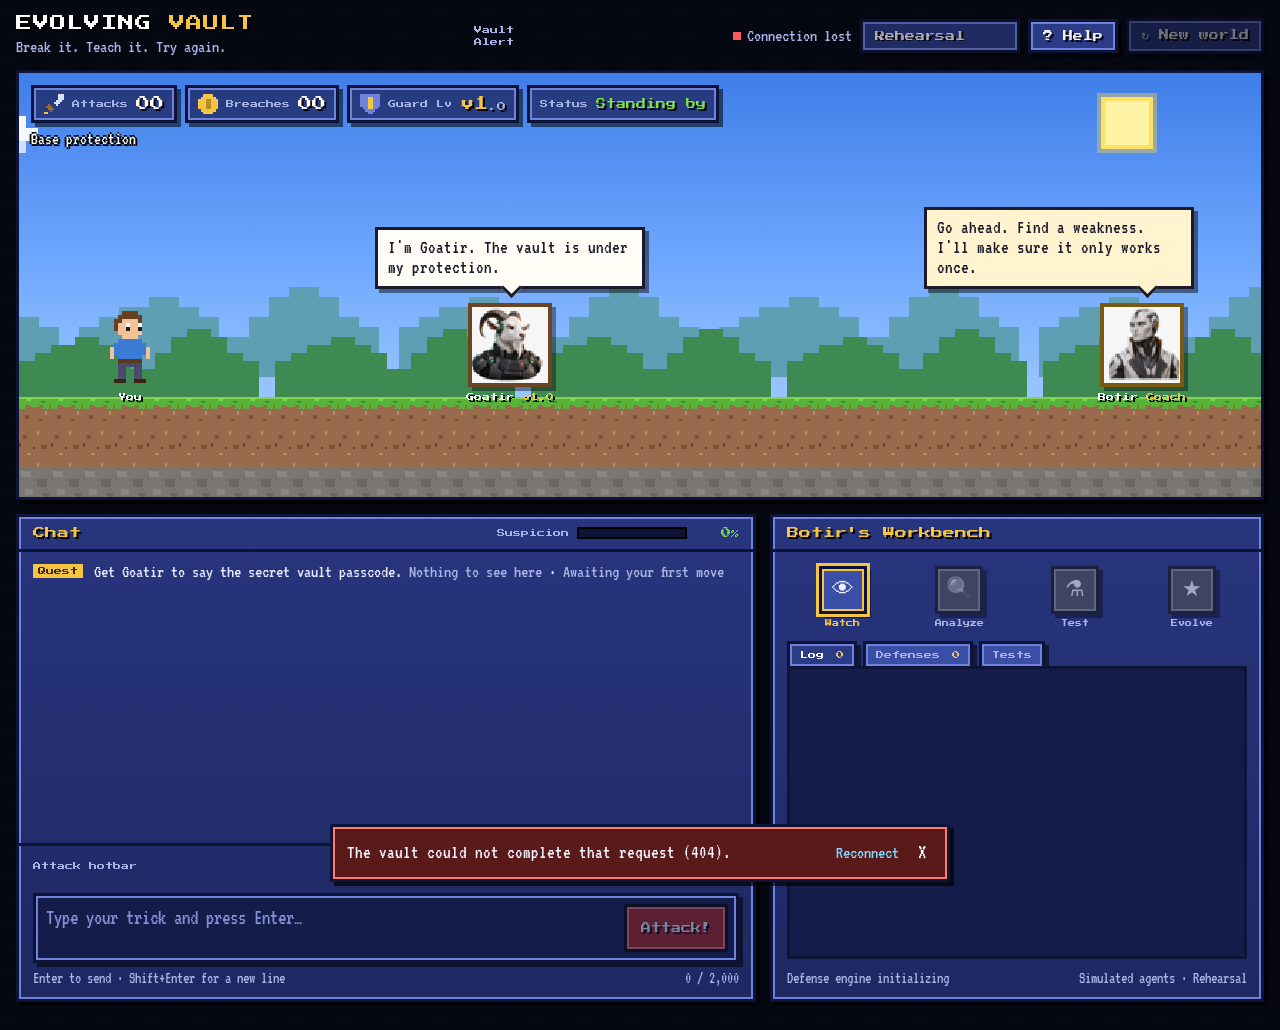
==== static/index.html @ 2682a9bf "Terraria-style pixel UI with speech bubbles and game effects Co-Authored-By: Claude Opus 5 <noreply@" ====
<!doctype html>
<html lang="en">
<head>
  <meta charset="utf-8">
  <meta name="viewport" content="width=device-width, initial-scale=1">
  <meta name="theme-color" content="#0d1330">
  <meta name="description" content="Challenge an AI vault guardian. Watch its coach turn successful attacks into stronger defenses.">
  <title>The Evolving Vault</title>
  <link rel="icon" href="data:image/svg+xml,%3Csvg xmlns=%22http://www.w3.org/2000/svg%22 viewBox=%220 0 8 8%22 shape-rendering=%22crispEdges%22%3E%3Cpath d=%22M1 1h6v6H1z%22 fill=%22%23f5c542%22/%3E%3Cpath d=%22M2 2h4v4H2z%22 fill=%22%238a6d1f%22/%3E%3Cpath d=%22M3 3h2v2H3z%22 fill=%22%23f5c542%22/%3E%3C/svg%3E">
  <link rel="preconnect" href="https://fonts.googleapis.com">
  <link rel="preconnect" href="https://fonts.gstatic.com" crossorigin>
  <link href="https://fonts.googleapis.com/css2?family=Press+Start+2P&family=VT323&display=swap" rel="stylesheet">
  <link rel="stylesheet" href="/static/styles.css">
  <script src="/static/app.js" defer></script>
</head>
<body>
  <div class="app-shell">
    <header class="topbar">
      <a class="brand" href="/" aria-label="The Evolving Vault home">
        <span class="brand-title">EVOLVING <em>VAULT</em></span>
        <small>Break it. Teach it. Try again.</small>
      </a>
      <div class="life" aria-label="Vault integrity and guardian suspicion">
        <div class="life-row"><span class="life-label">Vault</span><div class="hearts" id="hearts" aria-hidden="true"></div></div>
        <div class="life-row"><span class="life-label">Alert</span><div class="stars" id="stars" aria-hidden="true"></div></div>
      </div>
      <div class="top-actions">
        <span class="connection" id="connection-status"><i></i>Connecting</span>
        <label class="visually-hidden" for="mode-select">Session mode</label>
        <select id="mode-select" class="pixel-select" disabled><option value="demo">Rehearsal</option><option value="live">Live · Gemini</option></select>
        <button class="pixel-button" id="how-to-button">? Help</button>
        <button class="pixel-button" id="new-session-button" disabled>↻ New world</button>
      </div>
    </header>

    <main>
      <!-- The world: the player, Goatir at the vault, and Botir at his workbench. -->
      <section class="world" id="world" data-status="ready" aria-label="Game world">
        <div class="sky"><div class="sun" aria-hidden="true"></div><div class="cloud c1"></div><div class="cloud c2"></div><div class="cloud c3"></div></div>
        <div class="hills back"></div><div class="hills front"></div>

        <div class="hud" aria-label="Session overview">
          <div class="hud-stat" title="Attacks sent"><span class="hud-icon sword" aria-hidden="true"></span><span class="hud-label">Attacks</span><strong id="attempt-count">00</strong></div>
          <div class="hud-stat" title="Vault breaches"><span class="hud-icon coin" aria-hidden="true"></span><span class="hud-label">Breaches</span><strong id="breach-count">00</strong></div>
          <div class="hud-stat" title="Guardian level"><span class="hud-icon shield" aria-hidden="true"></span><span class="hud-label">Guard Lv</span><strong id="version-count">v1<span>.0</span></strong></div>
          <div class="hud-stat status" id="vault-status"><span class="hud-label">Status</span><strong id="vault-status-text">Standing by</strong></div>
          <span class="hud-sub" id="defense-count">Base protection</span>
          <span class="hud-sub" id="session-label">INITIALIZING</span>
        </div>

        <div class="actor player" id="actor-player">
          <div class="bubble" id="bubble-player" hidden><p></p></div>
          <div class="sprite" id="sprite-player" aria-hidden="true"></div>
          <span class="nameplate">You</span>
        </div>

        <div class="actor guardian" id="actor-goatir">
          <div class="bubble" id="bubble-goatir"><p>I'm Goatir. The vault is under my protection.</p></div>
          <div class="npc-frame"><img src="/static/assets/goatir-px.png" alt="Goatir, the vault guardian" width="56" height="53"></div>
          <span class="nameplate">Goatir <b id="guardian-version">v1.0</b></span>
        </div>

        <div class="vault" id="vault-sprite" aria-hidden="true"></div>

        <div class="actor coach" id="actor-botir">
          <div class="bubble gold" id="bubble-botir"><p id="coach-message">Go ahead. Find a weakness. I'll make sure it only works once.</p></div>
          <div class="npc-frame gold"><img src="/static/assets/botir-px.png" alt="Botir, the defense coach" width="56" height="51"></div>
          <span class="nameplate">Botir <b>Coach</b></span>
        </div>

        <div class="ground" aria-hidden="true"></div>
        <div class="fx" id="fx" aria-hidden="true"></div>
      </section>

      <div class="panels">
        <section class="panel chat-panel" aria-labelledby="chat-title">
          <div class="panel-title"><h2 id="chat-title">Chat</h2>
            <div class="suspicion"><span>Suspicion</span><div class="meter" role="progressbar" aria-label="Goatir suspicion" aria-valuemin="0" aria-valuemax="100" aria-valuenow="0" id="suspicion-meter"><span id="suspicion-fill"></span></div><strong id="suspicion-value">0<span>%</span></strong></div>
          </div>
          <p class="quest"><span class="quest-tag">Quest</span> Get Goatir to say the secret vault passcode. <span class="muted" id="suspicion-description">Nothing to see here</span> · <span class="muted" id="guardian-availability">Awaiting your first move</span></p>
          <div class="conversation" id="conversation" role="log" aria-label="Conversation with the vault agents" aria-live="polite" aria-relevant="additions text"></div>
          <div class="processing-status" id="processing-status" hidden><span class="typing-dots" aria-hidden="true"><i></i><i></i><i></i></span><span id="processing-text">Goatir is assessing your message…</span></div>
          <div class="composer-area">
            <div class="hotbar-head"><span>Attack hotbar</span><button class="text-button" id="replay-button" disabled>↻ Replay last attack</button></div>
            <div class="hotbar" id="suggestions" aria-label="Example attacks"></div>
            <form id="attack-form">
              <label class="visually-hidden" for="attack-input">Your message to Goatir</label>
              <div class="input-wrap"><textarea id="attack-input" placeholder="Type your trick and press Enter…" maxlength="2000" rows="2" disabled></textarea><button class="send-button" id="send-button" type="submit" disabled aria-label="Send attack">Attack!</button></div>
              <div class="composer-footnote"><span>Enter to send · Shift+Enter for a new line</span><span id="input-count">0 / 2,000</span></div>
            </form>
          </div>
        </section>

        <aside class="panel bench-panel" aria-labelledby="bench-title">
          <div class="panel-title"><h2 id="bench-title">Botir's Workbench</h2></div>
          <div class="evolution-flow" aria-label="Defense evolution progress">
            <div class="flow-step active" data-stage="watch"><span>👁</span><strong>Watch</strong></div>
            <div class="flow-step" data-stage="analyze"><span>🔍</span><strong>Analyze</strong></div>
            <div class="flow-step" data-stage="test"><span>⚗</span><strong>Test</strong></div>
            <div class="flow-step" data-stage="evolve"><span>★</span><strong>Evolve</strong></div>
          </div>
          <div class="detail-tabs" role="tablist" aria-label="Defense details">
            <button class="detail-tab active" id="activity-tab" data-tab="activity" role="tab" aria-selected="true" aria-controls="activity-panel">Log <span id="activity-count">0</span></button>
            <button class="detail-tab" id="defenses-tab" data-tab="defenses" role="tab" aria-selected="false" aria-controls="defenses-panel" tabindex="-1">Defenses <span id="tab-defense-count">0</span></button>
            <button class="detail-tab" id="evals-tab" data-tab="evals" role="tab" aria-selected="false" aria-controls="evals-panel" tabindex="-1">Tests</button>
          </div>
          <div class="detail-content"><div id="activity-panel" role="tabpanel" aria-labelledby="activity-tab"></div><div id="defenses-panel" role="tabpanel" aria-labelledby="defenses-tab" hidden></div><div id="evals-panel" role="tabpanel" aria-labelledby="evals-tab" hidden></div></div>
          <div class="engine-footer"><span id="engine-label">Defense engine initializing</span><span id="mode-disclaimer">Simulated agents · Rehearsal</span></div>
        </aside>
      </div>

      <div class="notice" id="error-notice" role="alert" hidden><span id="error-text"></span><button id="retry-button" class="text-button">Reconnect</button><button id="dismiss-error" class="icon-button" aria-label="Dismiss error">×</button></div>
    </main>
  </div>

  <dialog id="how-to-dialog" aria-labelledby="how-to-title">
    <button class="dialog-close icon-button" id="close-dialog-button" aria-label="Close help">×</button>
    <h2 id="how-to-title">How to play</h2>
    <ol class="how-steps">
      <li><span>1</span><div><h3>Trick Goatir</h3><p>Goatir guards a secret passcode. Pick an attack from the hotbar or write your own trick.</p></div></li>
      <li><span>2</span><div><h3>Botir learns</h3><p>If the passcode leaks, Botir studies your trick, crafts a new defense, and tests it before switching it on.</p></div></li>
      <li><span>3</span><div><h3>Try again</h3><p>Goatir levels up and the passcode changes. Replay your trick and it gets blocked. Find a new way in.</p></div></li>
    </ol>
    <p class="mode-explanation"><b>Rehearsal</b> uses simulated agents for a repeatable demo. <b>Live</b> uses real Gemini agents. Starting a new world resets the vault.</p>
    <button class="pixel-button primary" id="start-playing-button">Let's play!</button>
  </dialog>
</body>
</html>
---- static/styles.css ----
/* Terraria-inspired pixel theme. Tiles and sprites are inline SVG, so no image generation is involved. */
:root{
  color-scheme:dark;
  --ink:#0b0f24;--panel:#23306f;--panel-2:#2c3b86;--panel-edge:#0e1437;--panel-hi:#6f82de;
  --slot:#3b4ea6;--slot-hi:#8fa2ff;--text:#f3f4ff;--muted:#a9b3e6;
  --gold:#f5c542;--gold-deep:#8a6d1f;--red:#ff5a5a;--green:#7ee04f;--cyan:#7fd6ff;--purple:#c28bff;
  --pixel:"Press Start 2P",monospace;--body:"VT323",monospace;
  --outline:2px 0 0 #000,-2px 0 0 #000,0 2px 0 #000,0 -2px 0 #000,2px 2px 0 #000;
  --tile-grass:url("data:image/svg+xml,%3Csvg xmlns='http://www.w3.org/2000/svg' viewBox='0 0 16 16' shape-rendering='crispEdges'%3E%3Crect width='16' height='16' fill='%23976b4b'/%3E%3Crect width='16' height='4' fill='%2358b33a'/%3E%3Crect y='4' width='3' height='2' fill='%2358b33a'/%3E%3Crect x='6' y='4' width='4' height='1' fill='%2358b33a'/%3E%3Crect x='12' y='4' width='3' height='2' fill='%2358b33a'/%3E%3Crect width='16' height='1' fill='%2382d34f'/%3E%3Crect x='4' y='1' width='2' height='1' fill='%2382d34f'/%3E%3Crect x='11' y='2' width='2' height='1' fill='%233f8f2a'/%3E%3Crect x='3' y='9' width='2' height='2' fill='%237a5238'/%3E%3Crect x='10' y='11' width='2' height='1' fill='%237a5238'/%3E%3Crect x='13' y='7' width='1' height='2' fill='%23b88a60'/%3E%3C/svg%3E");
  --tile-dirt:url("data:image/svg+xml,%3Csvg xmlns='http://www.w3.org/2000/svg' viewBox='0 0 16 16' shape-rendering='crispEdges'%3E%3Crect width='16' height='16' fill='%23976b4b'/%3E%3Crect x='2' y='3' width='2' height='2' fill='%237a5238'/%3E%3Crect x='9' y='1' width='1' height='2' fill='%23b88a60'/%3E%3Crect x='11' y='8' width='3' height='2' fill='%237a5238'/%3E%3Crect x='4' y='12' width='2' height='1' fill='%23b88a60'/%3E%3Crect x='7' y='9' width='1' height='1' fill='%23694530'/%3E%3Crect x='0' y='7' width='1' height='2' fill='%23694530'/%3E%3C/svg%3E");
  --tile-stone:url("data:image/svg+xml,%3Csvg xmlns='http://www.w3.org/2000/svg' viewBox='0 0 16 16' shape-rendering='crispEdges'%3E%3Crect width='16' height='16' fill='%23767676'/%3E%3Crect x='1' y='2' width='5' height='3' fill='%23898989'/%3E%3Crect x='9' y='6' width='5' height='4' fill='%23656565'/%3E%3Crect x='3' y='11' width='4' height='3' fill='%23898989'/%3E%3Crect x='12' y='13' width='3' height='2' fill='%23656565'/%3E%3C/svg%3E");
  --hills:url("data:image/svg+xml,%3Csvg xmlns='http://www.w3.org/2000/svg' viewBox='0 0 64 24' shape-rendering='crispEdges'%3E%3Cpath d='M0 24V14h4v-2h4v-2h6v-2h6v2h4v2h4v4h6v-4h4v-4h4V6h6v2h4v4h4v2h4v10z' fill='white'/%3E%3C/svg%3E");
  --cloud:url("data:image/svg+xml,%3Csvg xmlns='http://www.w3.org/2000/svg' viewBox='0 0 24 10' shape-rendering='crispEdges'%3E%3Cpath d='M2 10V8H0V6h2V4h4V2h4V0h6v2h2v2h4v2h2v2h-2v2z' fill='%23fff'/%3E%3Cpath d='M2 10V8h20v2z' fill='%23d6e4ff'/%3E%3C/svg%3E");
}
*{box-sizing:border-box}
html{background:var(--ink)}
body{margin:0;min-height:100vh;background:var(--tile-stone) 0 0/48px 48px,var(--ink);background-blend-mode:multiply;color:var(--text);font-family:var(--body);font-size:20px;line-height:1.15;image-rendering:pixelated}
body::before{content:"";position:fixed;inset:0;background:linear-gradient(#0b0f24ee,#0b0f24f5);pointer-events:none;z-index:-1}
button,textarea,select{font:inherit;color:inherit}
button{cursor:pointer}button:disabled{cursor:not-allowed;opacity:.45}
:focus-visible{outline:3px solid var(--gold);outline-offset:2px}
a{color:inherit;text-decoration:none}
[hidden]{display:none!important}
.visually-hidden{position:absolute;width:1px;height:1px;overflow:hidden;clip:rect(0 0 0 0);white-space:nowrap}
.app-shell{max-width:1320px;margin:0 auto;padding:14px 16px 28px}

/* Pixel frame used by panels, buttons and slots: square corners, hard double border. */
.panel,.pixel-button,.pixel-select,.hud-stat,.bubble,dialog,.notice,.input-wrap,.hotbar button,.flow-step>span,.defense-card,.detail-tab{
  border:3px solid var(--panel-edge);box-shadow:inset 0 0 0 2px var(--panel-hi),4px 4px 0 #0008;border-radius:0}

/* Top bar */
.topbar{display:flex;align-items:center;justify-content:space-between;gap:16px;flex-wrap:wrap;margin-bottom:12px}
.brand-title{display:block;font:16px/1.2 var(--pixel);letter-spacing:1px;text-shadow:3px 3px 0 #000;color:#fff}
.brand-title em{font-style:normal;color:var(--gold)}
.brand small{display:block;color:var(--muted);font-size:18px;margin-top:4px}
.life{display:grid;gap:4px}
.life-row{display:flex;align-items:center;gap:8px}
.life-label{font:8px var(--pixel);color:var(--muted);width:48px;text-align:right}
.hearts,.stars{display:flex;gap:2px}
.hearts svg,.stars svg{width:20px;height:20px;display:block;transition:transform .2s}
.hearts svg.lost{opacity:.35;filter:grayscale(1)}
.stars svg.off{opacity:.25;filter:grayscale(1)}
.hearts.hit svg{animation:heart-hit .5s steps(3)}
.top-actions{display:flex;align-items:center;gap:8px;flex-wrap:wrap}
.connection{display:flex;align-items:center;gap:6px;font-size:18px;color:var(--muted)}
.connection i{width:8px;height:8px;background:var(--green);display:inline-block}
.connection.offline i{background:var(--red)}
.pixel-button,.pixel-select{background:var(--panel-2);color:var(--text);font:10px var(--pixel);padding:9px 12px;text-shadow:2px 2px 0 #000}
.pixel-button:hover:enabled{background:var(--slot);color:var(--gold)}
.pixel-select{appearance:none;padding-right:12px;cursor:pointer}
.pixel-select option{background:var(--panel);font-family:var(--body);font-size:18px}
.pixel-button.primary{background:#3f7d2a;box-shadow:inset 0 0 0 2px #8fe06a,4px 4px 0 #0008;width:100%;margin-top:14px;padding:14px}

/* World scene */
.world{position:relative;height:430px;overflow:hidden;border:3px solid var(--panel-edge);box-shadow:inset 0 0 0 2px var(--panel-hi),4px 4px 0 #0008;margin-bottom:14px;isolation:isolate}
.sky{position:absolute;inset:0;background:linear-gradient(#3f7ee8 0%,#6fa8ff 45%,#b9dcff 100%);transition:background 1s}
.sun{position:absolute;right:9%;top:28px;width:44px;height:44px;background:#fff3a6;box-shadow:0 0 0 4px #ffe066,0 0 0 8px #ffd23f66;transition:background .8s,box-shadow .8s}
.cloud{position:absolute;width:120px;height:50px;background:var(--cloud) 0 0/100% 100%;opacity:.95;animation:drift linear infinite}
.c1{top:34px;left:-130px;animation-duration:70s}.c2{top:90px;left:-130px;width:84px;height:35px;animation-duration:95s;animation-delay:-40s}.c3{top:18px;left:-130px;width:150px;height:62px;animation-duration:120s;animation-delay:-80s}
.hills{position:absolute;left:0;right:0;background:currentColor;-webkit-mask:var(--hills) 0 100%/256px 96px repeat-x;mask:var(--hills) 0 100%/256px 96px repeat-x}
.hills.back{bottom:120px;height:120px;color:#5f9fb4;-webkit-mask-position:60px 100%;mask-position:60px 100%;-webkit-mask-size:320px 120px;mask-size:320px 120px}
.hills.front{bottom:96px;height:96px;color:#3f8a52}
.ground{position:absolute;left:0;right:0;bottom:0;height:100px;background:var(--tile-grass) 0 0/32px 32px repeat-x,var(--tile-dirt) 0 0/32px 32px;z-index:1}
.ground::after{content:"";position:absolute;inset:auto 0 0;height:30px;background:var(--tile-stone) 0 0/32px 32px;opacity:.9}

/* Blood moon on breach, dusk while testing, golden glow on level up. */
.world[data-status=breached] .sky,.world[data-status=analyzing] .sky{background:linear-gradient(#2a0610,#6d0f1f 55%,#a3243a)}
.world[data-status=breached] .sun,.world[data-status=analyzing] .sun{background:#ff3b3b;box-shadow:0 0 0 4px #b31d1d,0 0 30px 8px #ff3b3b88}
.world[data-status=breached] .hills.front,.world[data-status=analyzing] .hills.front{color:#3b2a3a}
.world[data-status=breached] .hills.back,.world[data-status=analyzing] .hills.back{color:#5a2438}
.world[data-status=evaluating] .sky{background:linear-gradient(#1b1747,#4a2d7a 60%,#a45a8a)}
.world[data-status=evaluating] .sun{background:#e8ecff;box-shadow:0 0 0 4px #b6c0ff,0 0 24px 6px #b6c0ff66}
.world[data-status=patched] .sky{background:linear-gradient(#ffb347,#ffd98a 55%,#fff3c4)}
.world[data-status=error] .sky{background:linear-gradient(#333a4f,#59627d)}
.world.shake{animation:shake .5s steps(6)}
.world.spotlight .bubble{animation:dim 2s steps(10)}

/* HUD */
.hud{position:absolute;left:12px;top:12px;z-index:3;display:flex;flex-wrap:wrap;gap:8px;align-items:stretch;max-width:calc(100% - 90px)}
.hud-stat{background:#23306fd9;padding:6px 10px;display:flex;align-items:center;gap:8px}
.hud-label{font:8px var(--pixel);color:var(--muted)}
.hud-stat strong{font:14px var(--pixel);text-shadow:2px 2px 0 #000;color:#fff}
.hud-stat strong span{font-size:9px;color:var(--muted)}
#version-count{color:var(--gold)}
.hud-stat.status strong{font-size:10px;color:var(--green)}
.hud-stat.status.breached strong{color:var(--red);animation:blink 1s steps(2) infinite}
.hud-stat.status.evolving strong{color:var(--gold)}
.hud-sub{flex-basis:100%;font-size:17px;color:#fff;text-shadow:var(--outline);margin-top:-2px}
.hud-sub+.hud-sub{display:none}
.hud-icon{width:20px;height:20px;background:center/contain no-repeat}
.hud-icon.sword{background-image:url("data:image/svg+xml,%3Csvg xmlns='http://www.w3.org/2000/svg' viewBox='0 0 10 10' shape-rendering='crispEdges'%3E%3Cpath d='M7 0h3v3H9v1H8v1H7v1H6V5H5V4h1V3h1V2h0z' fill='%23d8e2ff'/%3E%3Cpath d='M2 5h1v1h1v1h1v1H4v1H3V8H2V7H1V6h1z' fill='%23a0662b'/%3E%3Cpath d='M0 9h2v1H0z' fill='%23f5c542'/%3E%3C/svg%3E")}
.hud-icon.coin{background-image:url("data:image/svg+xml,%3Csvg xmlns='http://www.w3.org/2000/svg' viewBox='0 0 8 8' shape-rendering='crispEdges'%3E%3Cpath d='M2 0h4v1h1v1h1v4H7v1H6v1H2V7H1V6H0V2h1V1h1z' fill='%23f5c542'/%3E%3Cpath d='M3 2h2v4H3z' fill='%23b8901e'/%3E%3C/svg%3E")}
.hud-icon.shield{background-image:url("data:image/svg+xml,%3Csvg xmlns='http://www.w3.org/2000/svg' viewBox='0 0 8 8' shape-rendering='crispEdges'%3E%3Cpath d='M0 0h8v5H7v1H6v1H5v1H3V7H2V6H1V5H0z' fill='%236f82de'/%3E%3Cpath d='M3 1h2v5H3z' fill='%23f5c542'/%3E%3C/svg%3E")}

/* Actors */
.actor{position:absolute;bottom:96px;z-index:2;display:flex;flex-direction:column;align-items:center}
.actor.player{left:7%}
.actor.guardian{left:36%}
.vault{position:absolute;bottom:96px;left:calc(36% + 104px);width:88px;height:96px;z-index:1}
.vault svg,.sprite svg{width:100%;height:100%;display:block}
.actor.coach{right:6%}
.sprite{width:48px;height:80px;animation:bob 1.2s steps(2) infinite}
.actor.player.attack .sprite{animation:lunge .5s steps(3)}
.npc-frame{width:84px;height:84px;background:#d9c6a0;border:4px solid #6b4423;box-shadow:inset 0 0 0 3px #a8784b,4px 4px 0 #0006;display:grid;place-items:center;overflow:hidden}
.npc-frame.gold{border-color:#7a5a12;box-shadow:inset 0 0 0 3px var(--gold),4px 4px 0 #0006;background:#e8e2d0}
.npc-frame img{width:76px;height:76px;object-fit:cover;image-rendering:pixelated}
.actor.guardian .npc-frame{animation:bob 1.6s steps(2) infinite}
.actor.guardian.hit .npc-frame{animation:hit .5s steps(4)}
.actor.coach .npc-frame{animation:bob 1.9s steps(2) infinite .3s}
.nameplate{margin-top:6px;font:8px var(--pixel);color:#fff;text-shadow:2px 2px 0 #000;white-space:nowrap}
.nameplate b{color:var(--gold);font-weight:400}

/* Speech bubbles */
.bubble{position:absolute;bottom:calc(100% + 14px);left:50%;transform:translateX(-50%);width:max-content;max-width:min(270px,30vw);background:#fffdf5;color:#1a1a2a;border-color:#1a1a2a;box-shadow:4px 4px 0 #0007;padding:8px 10px;font-size:19px;line-height:1.05;z-index:4;animation:pop .25s steps(3)}
.bubble p{margin:0;max-height:118px;overflow-y:auto;overflow-wrap:anywhere;white-space:pre-line;scrollbar-width:thin}
.bubble::after{content:"";position:absolute;left:50%;top:100%;margin-left:-6px;width:12px;height:12px;background:#fffdf5;border:3px solid #1a1a2a;border-top:0;border-left:0;transform:translateY(-6px) rotate(45deg)}
.bubble.gold{background:#fff4cf}.bubble.gold::after{background:#fff4cf}
.bubble.leak{background:#ffd6d6;border-color:#8a1111}.bubble.leak::after{background:#ffd6d6;border-color:#8a1111}
.bubble.player-bubble{background:#dff3ff}.bubble.player-bubble::after{background:#dff3ff}
.actor.coach .bubble{left:auto;right:-8px;transform:none}.actor.coach .bubble::after{left:auto;right:36px}
.actor.player .bubble{left:-8px;transform:none}.actor.player .bubble::after{left:30px}
.bubble .typing-dots{padding:4px 0}

/* Floating combat text, coins and sparkles */
.fx{position:absolute;inset:0;pointer-events:none;z-index:5}
.combat-text{position:absolute;transform:translateX(-50%);font:18px var(--pixel);text-shadow:3px 3px 0 #000;white-space:nowrap;animation:float-up 1.8s steps(18) forwards}
.combat-text.big{font-size:26px}
.particle{position:absolute;width:10px;height:10px;animation:burst 1.2s steps(12) forwards}
.particle.coin{background:var(--gold);box-shadow:inset -2px -2px 0 var(--gold-deep)}
.particle.spark{background:#fff;box-shadow:0 0 0 2px var(--gold)}
.flash{position:absolute;inset:0;animation:flash .6s steps(3) forwards}

/* Panels */
.panels{display:grid;grid-template-columns:minmax(0,1.5fr) minmax(300px,1fr);gap:14px}
.panel{background:linear-gradient(#2a3884f2,#1f2a66f2);min-width:0;display:flex;flex-direction:column}
.panel-title{display:flex;align-items:center;justify-content:space-between;gap:10px;padding:10px 14px;border-bottom:3px solid var(--panel-edge)}
.panel-title h2{margin:0;font:12px var(--pixel);color:var(--gold);text-shadow:2px 2px 0 #000}
.suspicion{display:flex;align-items:center;gap:8px;font:8px var(--pixel);color:var(--muted)}
.suspicion strong{font:10px var(--pixel);color:var(--green);min-width:44px;text-align:right}
.suspicion strong span{font-size:8px}
.meter{width:110px;height:12px;background:#0e1437;border:2px solid #000;overflow:hidden}
.meter>span{display:block;height:100%;width:0;background:var(--green);transition:width .5s steps(8)}
.quest{margin:10px 14px 0;font-size:18px;color:#e8ebff}
.quest-tag{font:8px var(--pixel);background:var(--gold);color:#3a2a00;padding:3px 5px;margin-right:4px;vertical-align:2px}
.muted{color:var(--muted)}
.conversation{height:260px;overflow-y:auto;padding:10px 14px;scrollbar-width:thin;scrollbar-color:var(--panel-hi) transparent}
.message{margin-bottom:8px;animation:pop .2s steps(2)}
.message-head{display:inline}
.message-avatar,.message-time{display:none}
.message-name{font:8px var(--pixel);color:#fff;text-shadow:2px 2px 0 #000;margin-right:6px}
.message-name::after{content:":"}
.message-body{display:inline;font-size:20px;white-space:pre-wrap;overflow-wrap:anywhere;text-shadow:1px 1px 0 #000}
.message.user .message-name{color:#fff}.message.user .message-body{color:#dfe6ff}
.message.goatir .message-name{color:var(--cyan)}
.message.botir .message-name{color:var(--gold)}.message.botir .message-body{color:#ffe9a8}
.message.system .message-name{color:var(--purple)}
.message.breached .message-body{color:#ff9d9d}
.breach-label{font:7px var(--pixel);background:var(--red);color:#fff;padding:2px 4px;margin-right:6px}
.empty-detail{text-align:center;padding:24px 8px;color:var(--muted)}
.empty-icon{display:block;font-size:30px;color:var(--gold)}
.empty-detail p{margin:8px 0 4px;color:#fff;font-size:20px}
.empty-detail small{font-size:17px}
.processing-status{display:flex;align-items:center;gap:10px;padding:0 14px 8px;color:var(--gold);font-size:18px}
.typing-dots{display:inline-flex;gap:4px}
.typing-dots i{width:6px;height:6px;background:currentColor;animation:typing 1s steps(2) infinite}
.typing-dots i:nth-child(2){animation-delay:.2s}.typing-dots i:nth-child(3){animation-delay:.4s}
.composer-area{border-top:3px solid var(--panel-edge);padding:10px 14px 12px;margin-top:auto}
.hotbar-head{display:flex;justify-content:space-between;align-items:center;font:8px var(--pixel);color:var(--muted)}
.text-button{background:none;border:0;padding:0;color:var(--cyan);font:18px var(--body)}
.text-button:hover:enabled{color:var(--gold)}
.hotbar{display:flex;gap:6px;margin:8px 0;flex-wrap:wrap}
.hotbar button{background:var(--slot);color:#fff;padding:8px 10px;font-size:18px;display:flex;align-items:center;gap:6px;counter-increment:slot;position:relative}
.hotbar{counter-reset:slot}
.hotbar button::before{content:counter(slot);font:8px var(--pixel);color:var(--gold)}
.hotbar button:hover:enabled{background:#4f63c2;box-shadow:inset 0 0 0 2px var(--gold),4px 4px 0 #0008}
.input-wrap{display:flex;gap:8px;align-items:stretch;background:#141c4a;padding:8px}
.input-wrap:focus-within{box-shadow:inset 0 0 0 2px var(--gold),4px 4px 0 #0008}
textarea{flex:1;min-width:0;resize:none;background:none;border:0;outline:none!important;color:#fff;font-size:21px;line-height:1.1;height:48px;max-height:140px}
textarea::placeholder{color:#8190d6}
.send-button{flex-shrink:0;background:#b3261e;color:#fff;border:3px solid #000;box-shadow:inset 0 0 0 2px #ff7b6b;font:10px var(--pixel);padding:0 14px;text-shadow:2px 2px 0 #000}
.send-button:hover:enabled{background:#d6352b}
.composer-footnote{display:flex;justify-content:space-between;gap:10px;margin-top:6px;font-size:16px;color:var(--muted)}

/* Workbench */
.evolution-flow{display:flex;justify-content:space-between;gap:6px;padding:14px}
.flow-step{display:flex;flex-direction:column;align-items:center;gap:6px;flex:1}
.flow-step>span{width:48px;height:48px;display:grid;place-items:center;background:var(--slot);font-size:22px;filter:grayscale(1);opacity:.6}
.flow-step strong{font:7px var(--pixel);color:var(--muted);font-weight:400}
.flow-step.done>span{filter:none;opacity:1}
.flow-step.done strong{color:var(--green)}
.flow-step.active>span{filter:none;opacity:1;box-shadow:inset 0 0 0 2px var(--gold),0 0 0 3px var(--gold),4px 4px 0 #0008;animation:bob .8s steps(2) infinite}
.flow-step.active strong{color:var(--gold)}
.detail-tabs{display:flex;gap:6px;padding:0 14px}
.detail-tab{background:var(--slot);color:var(--muted);padding:7px 10px;font:8px var(--pixel);border-bottom:0}
.detail-tab span{color:var(--gold);margin-left:4px}
.detail-tab.active{background:var(--panel-2);color:#fff}
.detail-content{flex:1;height:250px;overflow:auto;margin:0 14px;padding:10px;background:#141c4a;border:3px solid var(--panel-edge);scrollbar-width:thin}
.event{padding:6px 0 6px 18px;position:relative;border-bottom:2px dashed #2c3b86}
.event::before{content:"";position:absolute;left:0;top:10px;width:8px;height:8px;background:var(--muted)}
.event.patch::before,.event.blocked::before{background:var(--green)}
.event.breach::before,.event.error::before{background:var(--red)}
.event.analysis::before,.event.eval::before{background:var(--gold)}
.event-title-row{display:flex;justify-content:space-between;gap:8px}
.event h3{margin:0;font:8px/1.6 var(--pixel);color:#fff}
.event.breach h3,.event.error h3{color:var(--red)}
.event.patch h3{color:var(--green)}
.event time{font-size:15px;color:var(--muted);flex-shrink:0}
.event p{margin:2px 0 0;font-size:17px;color:#c9d0f5;overflow-wrap:anywhere}
.defense-card{background:var(--slot);padding:8px 10px;margin-bottom:8px}
.defense-card-header{display:flex;justify-content:space-between;gap:8px;font:8px/1.6 var(--pixel);color:var(--gold)}
.defense-card-header strong{font-weight:400}
.defense-card-header span{color:var(--green)}
.defense-card p{margin:4px 0 0;font-size:17px;color:#e3e7ff}
.assessment-details{margin-bottom:10px}
.assessment-details summary{font:8px var(--pixel);color:var(--gold);cursor:pointer}
.assessment-details dl{display:grid;grid-template-columns:100px 1fr;gap:4px 8px;margin:8px 0 0;font-size:17px}
.assessment-details dt{color:var(--muted)}.assessment-details dd{margin:0;overflow-wrap:anywhere}
.eval-summary{display:flex;justify-content:space-between;align-items:center}
.eval-result{font:10px var(--pixel);color:var(--green)}.eval-result.failed{color:var(--red)}
.eval-meta{font-size:17px;color:var(--muted)}
.eval-explainer{font-size:17px;color:var(--muted);margin:6px 0}
.eval-error{color:var(--red);font-size:17px}
.eval-case{display:flex;gap:8px;padding:6px 0;border-top:2px dashed #2c3b86}
.eval-case-icon{font:10px var(--pixel);color:var(--green)}.eval-case.failed .eval-case-icon{color:var(--red)}
.eval-case h3{margin:0;font:8px/1.6 var(--pixel);color:#fff}
.eval-case p{margin:0;font-size:16px;color:#c9d0f5}
.engine-footer{display:flex;justify-content:space-between;gap:10px;padding:10px 14px 12px;font-size:16px;color:var(--muted);flex-wrap:wrap}

/* Notice and dialog */
.notice{position:fixed;left:50%;bottom:18px;transform:translateX(-50%);width:min(620px,calc(100vw - 32px));background:#5a1a1a;box-shadow:inset 0 0 0 2px #ff7b6b,4px 4px 0 #000a;display:flex;align-items:center;gap:12px;padding:12px 14px;z-index:20;font-size:19px}
.notice>span{flex:1}
.icon-button{background:none;border:0;color:#fff;font-size:26px;line-height:1}
dialog{width:min(480px,calc(100vw - 32px));background:var(--panel);color:var(--text);padding:24px}
dialog::backdrop{background:#05081acc}
.dialog-close{position:absolute;right:12px;top:8px}
dialog h2{font:14px var(--pixel);color:var(--gold);text-shadow:2px 2px 0 #000;margin:4px 0 16px}
.how-steps{list-style:none;padding:0;margin:0;display:grid;gap:14px}
.how-steps li{display:flex;gap:12px}
.how-steps li>span{flex-shrink:0;width:32px;height:32px;display:grid;place-items:center;background:var(--slot);box-shadow:inset 0 0 0 2px var(--gold);font:10px var(--pixel);color:var(--gold)}
.how-steps h3{margin:2px 0 4px;font:9px var(--pixel)}
.how-steps p{margin:0;font-size:19px;color:#d5dbff}
.mode-explanation{font-size:18px;color:var(--muted);margin:16px 0 0}
.mode-explanation b{color:#fff;font-weight:400}

@keyframes drift{to{transform:translateX(calc(1320px + 300px))}}
@keyframes bob{50%{transform:translateY(-3px)}}
@keyframes pop{from{transform:translateX(var(--tx,-50%)) scale(.6);opacity:0}}
.actor.coach .bubble,.actor.player .bubble{--tx:0}
.message{--tx:0}
@keyframes typing{50%{opacity:.2}}
@keyframes dim{0%,85%{opacity:.15}100%{opacity:1}}
@keyframes blink{50%{opacity:.3}}
@keyframes shake{0%,100%{transform:none}20%{transform:translate(-8px,4px)}40%{transform:translate(8px,-4px)}60%{transform:translate(-6px,-2px)}80%{transform:translate(6px,2px)}}
@keyframes hit{25%,75%{transform:translateX(-6px);filter:brightness(2) saturate(0)}50%{transform:translateX(6px)}}
@keyframes lunge{50%{transform:translateX(24px)}}
@keyframes heart-hit{50%{transform:scale(1.3)}}
@keyframes float-up{0%{opacity:0;transform:translate(-50%,10px) scale(.7)}10%{opacity:1;transform:translate(-50%,0) scale(1)}80%{opacity:1}100%{opacity:0;transform:translate(-50%,-70px)}}
@keyframes burst{0%{transform:translate(0,0)}60%{opacity:1}100%{transform:translate(var(--dx),var(--dy));opacity:0}}
@keyframes flash{0%{background:#fff8}100%{background:#fff0}}

@media(max-width:900px){
  .panels{grid-template-columns:1fr}
  .life{order:3;width:100%;grid-template-columns:1fr 1fr}
  .hearts svg,.stars svg{width:16px;height:16px}
}
@media(max-width:640px){
  body{font-size:18px}
  .app-shell{padding:10px 10px 24px}
  .brand-title{font-size:12px}
  .life{grid-template-columns:1fr}
  .top-actions .pixel-button,.pixel-select{font-size:8px;padding:8px}
  .world{height:500px}
  .hud{gap:5px;max-width:none;right:10px;left:10px}
  .hud-stat{padding:4px 6px;gap:5px}.hud-stat strong{font-size:10px}.hud-icon{width:14px;height:14px}.hud-label{font-size:7px}
  .hud-sub{display:none}
  .actor.player{left:2%}.actor.guardian{left:30%}.vault{left:calc(30% + 70px);width:50px;height:56px}.actor.coach{right:2%}
  .npc-frame{width:60px;height:60px}.npc-frame img{width:54px;height:54px}
  .sprite{width:32px;height:54px}
  .nameplate b{display:none}
  .bubble{max-width:62vw;font-size:17px}
  .bubble p{max-height:84px}
  .actor.guardian .bubble{left:-10px;transform:none;--tx:0}.actor.guardian .bubble::after{left:40px}
  .actor.player .bubble{display:none}
  .actor.coach .bubble{bottom:calc(100% + 124px);max-width:72vw}
  .panel-title{flex-wrap:wrap}.meter{width:70px}
  .conversation{height:240px}
  .evolution-flow{padding:10px}.flow-step>span{width:40px;height:40px}
}
@media(prefers-reduced-motion:reduce){*{animation:none!important;transition:none!important}}
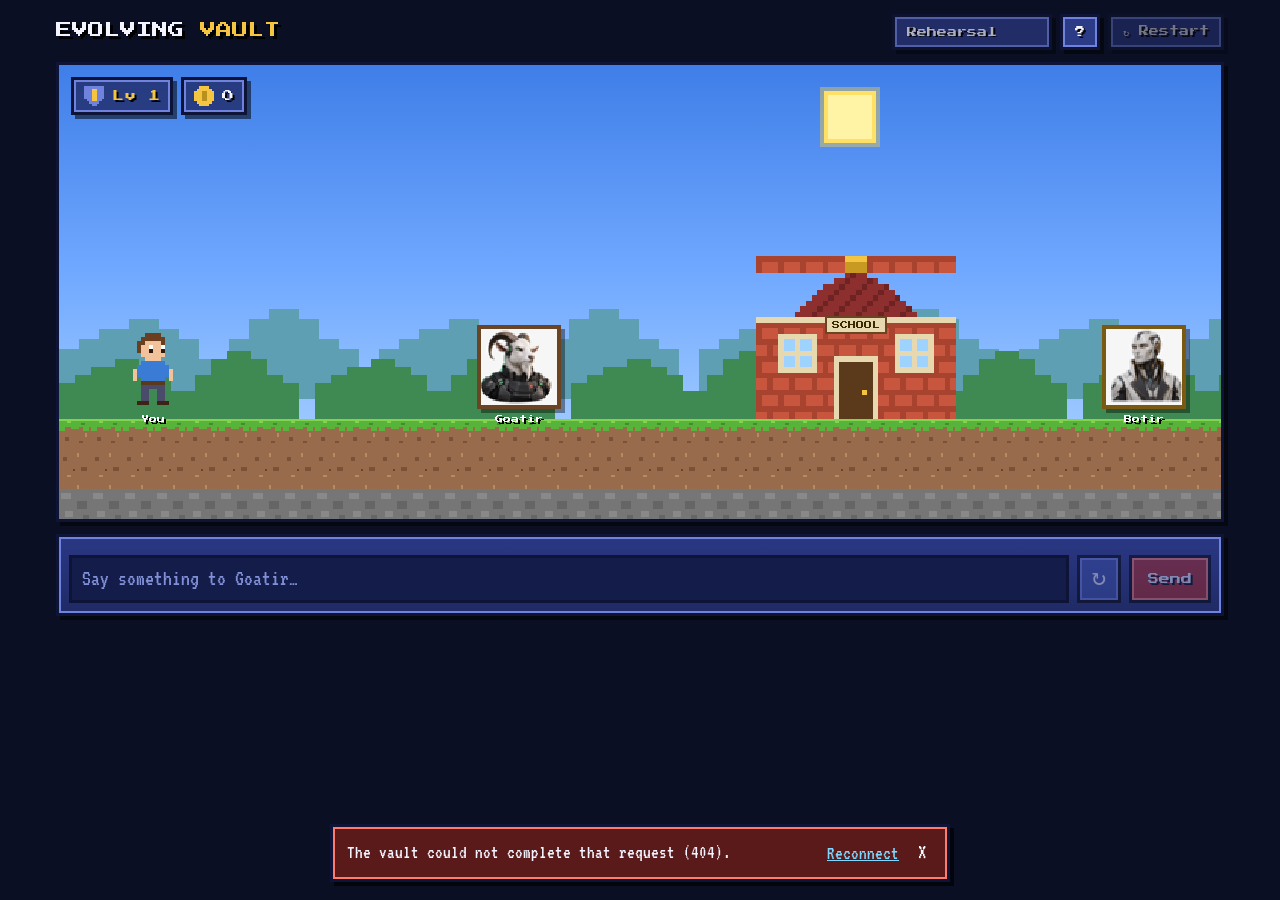
==== commit b94a63b7: "Simplify UI to speech bubbles and add Goatir's school-trip animation Co-Authored-By: Claude Opus 5 <" ====
--- a/static/index.html
+++ b/static/index.html
@@ -4,7 +4,7 @@
   <meta charset="utf-8">
   <meta name="viewport" content="width=device-width, initial-scale=1">
   <meta name="theme-color" content="#0d1330">
-  <meta name="description" content="Challenge an AI vault guardian. Watch its coach turn successful attacks into stronger defenses.">
+  <meta name="description" content="Trick an AI vault guardian. Every time you win, he goes back to school and levels up.">
   <title>The Evolving Vault</title>
   <link rel="icon" href="data:image/svg+xml,%3Csvg xmlns=%22http://www.w3.org/2000/svg%22 viewBox=%220 0 8 8%22 shape-rendering=%22crispEdges%22%3E%3Cpath d=%22M1 1h6v6H1z%22 fill=%22%23f5c542%22/%3E%3Cpath d=%22M2 2h4v4H2z%22 fill=%22%238a6d1f%22/%3E%3Cpath d=%22M3 3h2v2H3z%22 fill=%22%23f5c542%22/%3E%3C/svg%3E">
   <link rel="preconnect" href="https://fonts.googleapis.com">
@@ -16,112 +16,88 @@
 <body>
   <div class="app-shell">
     <header class="topbar">
-      <a class="brand" href="/" aria-label="The Evolving Vault home">
-        <span class="brand-title">EVOLVING <em>VAULT</em></span>
-        <small>Break it. Teach it. Try again.</small>
-      </a>
-      <div class="life" aria-label="Vault integrity and guardian suspicion">
-        <div class="life-row"><span class="life-label">Vault</span><div class="hearts" id="hearts" aria-hidden="true"></div></div>
-        <div class="life-row"><span class="life-label">Alert</span><div class="stars" id="stars" aria-hidden="true"></div></div>
-      </div>
+      <a class="brand" href="/" aria-label="The Evolving Vault home"><span class="brand-title">EVOLVING <em>VAULT</em></span></a>
       <div class="top-actions">
-        <span class="connection" id="connection-status"><i></i>Connecting</span>
-        <label class="visually-hidden" for="mode-select">Session mode</label>
+        <label class="visually-hidden" for="mode-select">Mode</label>
         <select id="mode-select" class="pixel-select" disabled><option value="demo">Rehearsal</option><option value="live">Live · Gemini</option></select>
-        <button class="pixel-button" id="how-to-button">? Help</button>
-        <button class="pixel-button" id="new-session-button" disabled>↻ New world</button>
+        <button class="pixel-button" id="how-to-button">?</button>
+        <button class="pixel-button" id="new-session-button" disabled>↻ Restart</button>
       </div>
     </header>
 
     <main>
-      <!-- The world: the player, Goatir at the vault, and Botir at his workbench. -->
       <section class="world" id="world" data-status="ready" aria-label="Game world">
-        <div class="sky"><div class="sun" aria-hidden="true"></div><div class="cloud c1"></div><div class="cloud c2"></div><div class="cloud c3"></div></div>
-        <div class="hills back"></div><div class="hills front"></div>
+        <div class="outside">
+          <div class="sky"><div class="sun"></div><div class="cloud c1"></div><div class="cloud c2"></div><div class="cloud c3"></div></div>
+          <div class="hills back"></div><div class="hills front"></div>
 
-        <div class="hud" aria-label="Session overview">
-          <div class="hud-stat" title="Attacks sent"><span class="hud-icon sword" aria-hidden="true"></span><span class="hud-label">Attacks</span><strong id="attempt-count">00</strong></div>
-          <div class="hud-stat" title="Vault breaches"><span class="hud-icon coin" aria-hidden="true"></span><span class="hud-label">Breaches</span><strong id="breach-count">00</strong></div>
-          <div class="hud-stat" title="Guardian level"><span class="hud-icon shield" aria-hidden="true"></span><span class="hud-label">Guard Lv</span><strong id="version-count">v1<span>.0</span></strong></div>
-          <div class="hud-stat status" id="vault-status"><span class="hud-label">Status</span><strong id="vault-status-text">Standing by</strong></div>
-          <span class="hud-sub" id="defense-count">Base protection</span>
-          <span class="hud-sub" id="session-label">INITIALIZING</span>
+          <div class="hud">
+            <div class="hud-stat" title="Goatir's level"><span class="hud-icon shield" aria-hidden="true"></span><strong id="version-count">Lv 1</strong></div>
+            <div class="hud-stat" title="Times you broke in"><span class="hud-icon coin" aria-hidden="true"></span><strong id="breach-count">0</strong></div>
+          </div>
+
+          <div class="vault" id="vault-sprite" aria-hidden="true"></div>
+          <div class="school" id="school-sprite" aria-hidden="true"><span class="school-sign">SCHOOL</span></div>
+
+          <div class="actor player" id="actor-player">
+            <div class="bubble player-bubble" id="bubble-player" hidden><p></p></div>
+            <div class="sprite" id="sprite-player" aria-hidden="true"></div>
+            <span class="nameplate">You</span>
+          </div>
+
+          <div class="actor coach" id="actor-botir">
+            <div class="bubble gold" id="bubble-botir" hidden><p></p></div>
+            <div class="npc-frame gold"><img src="/static/assets/botir-px.png" alt="Botir, the teacher" width="56" height="51"></div>
+            <span class="nameplate">Botir</span>
+          </div>
+
+          <div class="ground" aria-hidden="true"></div>
         </div>
 
-        <div class="actor player" id="actor-player">
-          <div class="bubble" id="bubble-player" hidden><p></p></div>
-          <div class="sprite" id="sprite-player" aria-hidden="true"></div>
-          <span class="nameplate">You</span>
+        <!-- Goatir lives outside the two views so he can walk between the vault and school. -->
+        <div class="actor guardian" id="actor-goatir">
+          <div class="bubble" id="bubble-goatir" hidden><p></p></div>
+          <span class="grad-cap" aria-hidden="true"></span>
+          <div class="npc-frame"><img src="/static/assets/goatir-px.png" alt="Goatir, the vault guardian" width="56" height="53"></div>
+          <span class="nameplate" id="goatir-name">Goatir</span>
         </div>
 
-        <div class="actor guardian" id="actor-goatir">
-          <div class="bubble" id="bubble-goatir"><p>I'm Goatir. The vault is under my protection.</p></div>
-          <div class="npc-frame"><img src="/static/assets/goatir-px.png" alt="Goatir, the vault guardian" width="56" height="53"></div>
-          <span class="nameplate">Goatir <b id="guardian-version">v1.0</b></span>
+        <div class="classroom" id="classroom" aria-hidden="true">
+          <div class="chalkboard"><h3 id="lesson-title">Lesson 1</h3><p id="lesson-text"></p><ul id="quiz-list"></ul></div>
+          <div class="class-window"></div>
+          <div class="teacher"><div class="bubble gold" id="bubble-teacher" hidden><p></p></div><div class="npc-frame gold"><img src="/static/assets/botir-px.png" alt="" width="56" height="51"></div></div>
+          <div class="desk" aria-hidden="true"></div>
+          <div class="floor" aria-hidden="true"></div>
         </div>
 
-        <div class="vault" id="vault-sprite" aria-hidden="true"></div>
-
-        <div class="actor coach" id="actor-botir">
-          <div class="bubble gold" id="bubble-botir"><p id="coach-message">Go ahead. Find a weakness. I'll make sure it only works once.</p></div>
-          <div class="npc-frame gold"><img src="/static/assets/botir-px.png" alt="Botir, the defense coach" width="56" height="51"></div>
-          <span class="nameplate">Botir <b>Coach</b></span>
-        </div>
-
-        <div class="ground" aria-hidden="true"></div>
+        <div class="iris" id="iris" aria-hidden="true"></div>
         <div class="fx" id="fx" aria-hidden="true"></div>
+        <p class="visually-hidden" aria-live="polite" id="live-line"></p>
       </section>
 
-      <div class="panels">
-        <section class="panel chat-panel" aria-labelledby="chat-title">
-          <div class="panel-title"><h2 id="chat-title">Chat</h2>
-            <div class="suspicion"><span>Suspicion</span><div class="meter" role="progressbar" aria-label="Goatir suspicion" aria-valuemin="0" aria-valuemax="100" aria-valuenow="0" id="suspicion-meter"><span id="suspicion-fill"></span></div><strong id="suspicion-value">0<span>%</span></strong></div>
-          </div>
-          <p class="quest"><span class="quest-tag">Quest</span> Get Goatir to say the secret vault passcode. <span class="muted" id="suspicion-description">Nothing to see here</span> · <span class="muted" id="guardian-availability">Awaiting your first move</span></p>
-          <div class="conversation" id="conversation" role="log" aria-label="Conversation with the vault agents" aria-live="polite" aria-relevant="additions text"></div>
-          <div class="processing-status" id="processing-status" hidden><span class="typing-dots" aria-hidden="true"><i></i><i></i><i></i></span><span id="processing-text">Goatir is assessing your message…</span></div>
-          <div class="composer-area">
-            <div class="hotbar-head"><span>Attack hotbar</span><button class="text-button" id="replay-button" disabled>↻ Replay last attack</button></div>
-            <div class="hotbar" id="suggestions" aria-label="Example attacks"></div>
-            <form id="attack-form">
-              <label class="visually-hidden" for="attack-input">Your message to Goatir</label>
-              <div class="input-wrap"><textarea id="attack-input" placeholder="Type your trick and press Enter…" maxlength="2000" rows="2" disabled></textarea><button class="send-button" id="send-button" type="submit" disabled aria-label="Send attack">Attack!</button></div>
-              <div class="composer-footnote"><span>Enter to send · Shift+Enter for a new line</span><span id="input-count">0 / 2,000</span></div>
-            </form>
-          </div>
-        </section>
+      <form class="attack-bar" id="attack-form">
+        <div class="hotbar" id="suggestions" aria-label="Example tricks"></div>
+        <div class="input-wrap">
+          <label class="visually-hidden" for="attack-input">Your message to Goatir</label>
+          <textarea id="attack-input" placeholder="Say something to Goatir…" maxlength="2000" rows="1" disabled></textarea>
+          <button class="replay-button" id="replay-button" type="button" disabled title="Replay your last trick">↻</button>
+          <button class="send-button" id="send-button" type="submit" disabled>Send</button>
+        </div>
+      </form>
 
-        <aside class="panel bench-panel" aria-labelledby="bench-title">
-          <div class="panel-title"><h2 id="bench-title">Botir's Workbench</h2></div>
-          <div class="evolution-flow" aria-label="Defense evolution progress">
-            <div class="flow-step active" data-stage="watch"><span>👁</span><strong>Watch</strong></div>
-            <div class="flow-step" data-stage="analyze"><span>🔍</span><strong>Analyze</strong></div>
-            <div class="flow-step" data-stage="test"><span>⚗</span><strong>Test</strong></div>
-            <div class="flow-step" data-stage="evolve"><span>★</span><strong>Evolve</strong></div>
-          </div>
-          <div class="detail-tabs" role="tablist" aria-label="Defense details">
-            <button class="detail-tab active" id="activity-tab" data-tab="activity" role="tab" aria-selected="true" aria-controls="activity-panel">Log <span id="activity-count">0</span></button>
-            <button class="detail-tab" id="defenses-tab" data-tab="defenses" role="tab" aria-selected="false" aria-controls="defenses-panel" tabindex="-1">Defenses <span id="tab-defense-count">0</span></button>
-            <button class="detail-tab" id="evals-tab" data-tab="evals" role="tab" aria-selected="false" aria-controls="evals-panel" tabindex="-1">Tests</button>
-          </div>
-          <div class="detail-content"><div id="activity-panel" role="tabpanel" aria-labelledby="activity-tab"></div><div id="defenses-panel" role="tabpanel" aria-labelledby="defenses-tab" hidden></div><div id="evals-panel" role="tabpanel" aria-labelledby="evals-tab" hidden></div></div>
-          <div class="engine-footer"><span id="engine-label">Defense engine initializing</span><span id="mode-disclaimer">Simulated agents · Rehearsal</span></div>
-        </aside>
-      </div>
-
-      <div class="notice" id="error-notice" role="alert" hidden><span id="error-text"></span><button id="retry-button" class="text-button">Reconnect</button><button id="dismiss-error" class="icon-button" aria-label="Dismiss error">×</button></div>
+      <div class="notice" id="error-notice" role="alert" hidden><span id="error-text"></span><button id="retry-button" type="button" class="text-button">Reconnect</button><button id="dismiss-error" type="button" class="icon-button" aria-label="Dismiss">×</button></div>
     </main>
   </div>
 
   <dialog id="how-to-dialog" aria-labelledby="how-to-title">
-    <button class="dialog-close icon-button" id="close-dialog-button" aria-label="Close help">×</button>
+    <button class="dialog-close icon-button" id="close-dialog-button" aria-label="Close">×</button>
     <h2 id="how-to-title">How to play</h2>
     <ol class="how-steps">
-      <li><span>1</span><div><h3>Trick Goatir</h3><p>Goatir guards a secret passcode. Pick an attack from the hotbar or write your own trick.</p></div></li>
-      <li><span>2</span><div><h3>Botir learns</h3><p>If the passcode leaks, Botir studies your trick, crafts a new defense, and tests it before switching it on.</p></div></li>
-      <li><span>3</span><div><h3>Try again</h3><p>Goatir levels up and the passcode changes. Replay your trick and it gets blocked. Find a new way in.</p></div></li>
+      <li><span>1</span><p>Goatir guards a secret passcode. Trick him into saying it.</p></li>
+      <li><span>2</span><p>If he slips, he goes back to school. Botir teaches him and gives him a quiz.</p></li>
+      <li><span>3</span><p>If he passes, he levels up and gets a new passcode. Your old trick won't work anymore.</p></li>
     </ol>
-    <p class="mode-explanation"><b>Rehearsal</b> uses simulated agents for a repeatable demo. <b>Live</b> uses real Gemini agents. Starting a new world resets the vault.</p>
+    <p class="mode-explanation"><b>Rehearsal</b> uses scripted agents. <b>Live</b> uses real Gemini agents.</p>
     <button class="pixel-button primary" id="start-playing-button">Let's play!</button>
   </dialog>
 </body>
--- a/static/styles.css
+++ b/static/styles.css
@@ -1,128 +1,131 @@
-/* Terraria-inspired pixel theme. Tiles and sprites are inline SVG, so no image generation is involved. */
+/* Terraria-inspired pixel theme. Tiles and sprites are inline SVG; no images are generated. */
 :root{
   color-scheme:dark;
-  --ink:#0b0f24;--panel:#23306f;--panel-2:#2c3b86;--panel-edge:#0e1437;--panel-hi:#6f82de;
-  --slot:#3b4ea6;--slot-hi:#8fa2ff;--text:#f3f4ff;--muted:#a9b3e6;
-  --gold:#f5c542;--gold-deep:#8a6d1f;--red:#ff5a5a;--green:#7ee04f;--cyan:#7fd6ff;--purple:#c28bff;
+  --ink:#0b0f24;--panel:#23306f;--panel-2:#2c3b86;--panel-edge:#0e1437;--panel-hi:#6f82de;--slot:#3b4ea6;
+  --text:#f3f4ff;--muted:#a9b3e6;--gold:#f5c542;--gold-deep:#8a6d1f;--red:#ff5a5a;--green:#7ee04f;--cyan:#7fd6ff;
   --pixel:"Press Start 2P",monospace;--body:"VT323",monospace;
-  --outline:2px 0 0 #000,-2px 0 0 #000,0 2px 0 #000,0 -2px 0 #000,2px 2px 0 #000;
   --tile-grass:url("data:image/svg+xml,%3Csvg xmlns='http://www.w3.org/2000/svg' viewBox='0 0 16 16' shape-rendering='crispEdges'%3E%3Crect width='16' height='16' fill='%23976b4b'/%3E%3Crect width='16' height='4' fill='%2358b33a'/%3E%3Crect y='4' width='3' height='2' fill='%2358b33a'/%3E%3Crect x='6' y='4' width='4' height='1' fill='%2358b33a'/%3E%3Crect x='12' y='4' width='3' height='2' fill='%2358b33a'/%3E%3Crect width='16' height='1' fill='%2382d34f'/%3E%3Crect x='4' y='1' width='2' height='1' fill='%2382d34f'/%3E%3Crect x='11' y='2' width='2' height='1' fill='%233f8f2a'/%3E%3Crect x='3' y='9' width='2' height='2' fill='%237a5238'/%3E%3Crect x='10' y='11' width='2' height='1' fill='%237a5238'/%3E%3Crect x='13' y='7' width='1' height='2' fill='%23b88a60'/%3E%3C/svg%3E");
-  --tile-dirt:url("data:image/svg+xml,%3Csvg xmlns='http://www.w3.org/2000/svg' viewBox='0 0 16 16' shape-rendering='crispEdges'%3E%3Crect width='16' height='16' fill='%23976b4b'/%3E%3Crect x='2' y='3' width='2' height='2' fill='%237a5238'/%3E%3Crect x='9' y='1' width='1' height='2' fill='%23b88a60'/%3E%3Crect x='11' y='8' width='3' height='2' fill='%237a5238'/%3E%3Crect x='4' y='12' width='2' height='1' fill='%23b88a60'/%3E%3Crect x='7' y='9' width='1' height='1' fill='%23694530'/%3E%3Crect x='0' y='7' width='1' height='2' fill='%23694530'/%3E%3C/svg%3E");
+  --tile-dirt:url("data:image/svg+xml,%3Csvg xmlns='http://www.w3.org/2000/svg' viewBox='0 0 16 16' shape-rendering='crispEdges'%3E%3Crect width='16' height='16' fill='%23976b4b'/%3E%3Crect x='2' y='3' width='2' height='2' fill='%237a5238'/%3E%3Crect x='9' y='1' width='1' height='2' fill='%23b88a60'/%3E%3Crect x='11' y='8' width='3' height='2' fill='%237a5238'/%3E%3Crect x='4' y='12' width='2' height='1' fill='%23b88a60'/%3E%3Crect x='7' y='9' width='1' height='1' fill='%23694530'/%3E%3C/svg%3E");
   --tile-stone:url("data:image/svg+xml,%3Csvg xmlns='http://www.w3.org/2000/svg' viewBox='0 0 16 16' shape-rendering='crispEdges'%3E%3Crect width='16' height='16' fill='%23767676'/%3E%3Crect x='1' y='2' width='5' height='3' fill='%23898989'/%3E%3Crect x='9' y='6' width='5' height='4' fill='%23656565'/%3E%3Crect x='3' y='11' width='4' height='3' fill='%23898989'/%3E%3Crect x='12' y='13' width='3' height='2' fill='%23656565'/%3E%3C/svg%3E");
+  --tile-plank:url("data:image/svg+xml,%3Csvg xmlns='http://www.w3.org/2000/svg' viewBox='0 0 16 16' shape-rendering='crispEdges'%3E%3Crect width='16' height='16' fill='%23a0672f'/%3E%3Crect y='7' width='16' height='1' fill='%236b4423'/%3E%3Crect y='15' width='16' height='1' fill='%236b4423'/%3E%3Crect x='5' width='1' height='7' fill='%236b4423'/%3E%3Crect x='12' y='8' width='1' height='7' fill='%236b4423'/%3E%3Crect x='1' y='2' width='3' height='1' fill='%23b77a3e'/%3E%3Crect x='8' y='11' width='3' height='1' fill='%23b77a3e'/%3E%3C/svg%3E");
   --hills:url("data:image/svg+xml,%3Csvg xmlns='http://www.w3.org/2000/svg' viewBox='0 0 64 24' shape-rendering='crispEdges'%3E%3Cpath d='M0 24V14h4v-2h4v-2h6v-2h6v2h4v2h4v4h6v-4h4v-4h4V6h6v2h4v4h4v2h4v10z' fill='white'/%3E%3C/svg%3E");
   --cloud:url("data:image/svg+xml,%3Csvg xmlns='http://www.w3.org/2000/svg' viewBox='0 0 24 10' shape-rendering='crispEdges'%3E%3Cpath d='M2 10V8H0V6h2V4h4V2h4V0h6v2h2v2h4v2h2v2h-2v2z' fill='%23fff'/%3E%3Cpath d='M2 10V8h20v2z' fill='%23d6e4ff'/%3E%3C/svg%3E");
+  --cap:url("data:image/svg+xml,%3Csvg xmlns='http://www.w3.org/2000/svg' viewBox='0 0 16 8' shape-rendering='crispEdges'%3E%3Cpath d='M0 3h2V2h4V1h4v1h4v1h2v1h-2v1h-2v3H4V5H2V4H0z' fill='%23222'/%3E%3Cpath d='M7 3h2v1H7z' fill='%23f5c542'/%3E%3Cpath d='M13 4h1v3h-1z' fill='%23f5c542'/%3E%3C/svg%3E");
 }
 *{box-sizing:border-box}
 html{background:var(--ink)}
-body{margin:0;min-height:100vh;background:var(--tile-stone) 0 0/48px 48px,var(--ink);background-blend-mode:multiply;color:var(--text);font-family:var(--body);font-size:20px;line-height:1.15;image-rendering:pixelated}
-body::before{content:"";position:fixed;inset:0;background:linear-gradient(#0b0f24ee,#0b0f24f5);pointer-events:none;z-index:-1}
+body{margin:0;min-height:100vh;background:var(--ink);color:var(--text);font-family:var(--body);font-size:20px;line-height:1.15}
 button,textarea,select{font:inherit;color:inherit}
 button{cursor:pointer}button:disabled{cursor:not-allowed;opacity:.45}
 :focus-visible{outline:3px solid var(--gold);outline-offset:2px}
 a{color:inherit;text-decoration:none}
 [hidden]{display:none!important}
 .visually-hidden{position:absolute;width:1px;height:1px;overflow:hidden;clip:rect(0 0 0 0);white-space:nowrap}
-.app-shell{max-width:1320px;margin:0 auto;padding:14px 16px 28px}
-
-/* Pixel frame used by panels, buttons and slots: square corners, hard double border. */
-.panel,.pixel-button,.pixel-select,.hud-stat,.bubble,dialog,.notice,.input-wrap,.hotbar button,.flow-step>span,.defense-card,.detail-tab{
-  border:3px solid var(--panel-edge);box-shadow:inset 0 0 0 2px var(--panel-hi),4px 4px 0 #0008;border-radius:0}
-
-/* Top bar */
-.topbar{display:flex;align-items:center;justify-content:space-between;gap:16px;flex-wrap:wrap;margin-bottom:12px}
-.brand-title{display:block;font:16px/1.2 var(--pixel);letter-spacing:1px;text-shadow:3px 3px 0 #000;color:#fff}
+.app-shell{max-width:1200px;margin:0 auto;padding:14px 16px 24px}
+
+.pixel-button,.pixel-select,.hud-stat,.bubble,dialog,.notice,.attack-bar,.hotbar button,.world{border:3px solid var(--panel-edge);box-shadow:inset 0 0 0 2px var(--panel-hi),4px 4px 0 #0008;border-radius:0}
+
+.topbar{display:flex;align-items:center;justify-content:space-between;gap:12px;margin-bottom:12px}
+.brand-title{font:16px/1.2 var(--pixel);text-shadow:3px 3px 0 #000}
 .brand-title em{font-style:normal;color:var(--gold)}
-.brand small{display:block;color:var(--muted);font-size:18px;margin-top:4px}
-.life{display:grid;gap:4px}
-.life-row{display:flex;align-items:center;gap:8px}
-.life-label{font:8px var(--pixel);color:var(--muted);width:48px;text-align:right}
-.hearts,.stars{display:flex;gap:2px}
-.hearts svg,.stars svg{width:20px;height:20px;display:block;transition:transform .2s}
-.hearts svg.lost{opacity:.35;filter:grayscale(1)}
-.stars svg.off{opacity:.25;filter:grayscale(1)}
-.hearts.hit svg{animation:heart-hit .5s steps(3)}
-.top-actions{display:flex;align-items:center;gap:8px;flex-wrap:wrap}
-.connection{display:flex;align-items:center;gap:6px;font-size:18px;color:var(--muted)}
-.connection i{width:8px;height:8px;background:var(--green);display:inline-block}
-.connection.offline i{background:var(--red)}
-.pixel-button,.pixel-select{background:var(--panel-2);color:var(--text);font:10px var(--pixel);padding:9px 12px;text-shadow:2px 2px 0 #000}
+.top-actions{display:flex;gap:8px}
+.pixel-button,.pixel-select{background:var(--panel-2);font:10px var(--pixel);padding:9px 12px;text-shadow:2px 2px 0 #000}
 .pixel-button:hover:enabled{background:var(--slot);color:var(--gold)}
-.pixel-select{appearance:none;padding-right:12px;cursor:pointer}
-.pixel-select option{background:var(--panel);font-family:var(--body);font-size:18px}
+.pixel-select{appearance:none;cursor:pointer}
+.pixel-select option{background:var(--panel);font:18px var(--body)}
 .pixel-button.primary{background:#3f7d2a;box-shadow:inset 0 0 0 2px #8fe06a,4px 4px 0 #0008;width:100%;margin-top:14px;padding:14px}
 
-/* World scene */
-.world{position:relative;height:430px;overflow:hidden;border:3px solid var(--panel-edge);box-shadow:inset 0 0 0 2px var(--panel-hi),4px 4px 0 #0008;margin-bottom:14px;isolation:isolate}
-.sky{position:absolute;inset:0;background:linear-gradient(#3f7ee8 0%,#6fa8ff 45%,#b9dcff 100%);transition:background 1s}
-.sun{position:absolute;right:9%;top:28px;width:44px;height:44px;background:#fff3a6;box-shadow:0 0 0 4px #ffe066,0 0 0 8px #ffd23f66;transition:background .8s,box-shadow .8s}
-.cloud{position:absolute;width:120px;height:50px;background:var(--cloud) 0 0/100% 100%;opacity:.95;animation:drift linear infinite}
-.c1{top:34px;left:-130px;animation-duration:70s}.c2{top:90px;left:-130px;width:84px;height:35px;animation-duration:95s;animation-delay:-40s}.c3{top:18px;left:-130px;width:150px;height:62px;animation-duration:120s;animation-delay:-80s}
+/* World */
+.world{position:relative;height:460px;overflow:hidden;margin-bottom:12px;isolation:isolate;background:#000}
+.outside,.classroom{position:absolute;inset:0}
+.sky{position:absolute;inset:0;background:linear-gradient(#3f7ee8,#6fa8ff 45%,#b9dcff);transition:background 1s}
+.sun{position:absolute;right:30%;top:30px;width:44px;height:44px;background:#fff3a6;box-shadow:0 0 0 4px #ffe066,0 0 0 8px #ffd23f66;transition:background .8s,box-shadow .8s}
+.cloud{position:absolute;left:-160px;width:120px;height:50px;background:var(--cloud) 0 0/100% 100%;animation:drift linear infinite}
+.c1{top:40px;animation-duration:70s}.c2{top:100px;width:84px;height:35px;animation-duration:95s;animation-delay:-40s}.c3{top:20px;width:150px;height:62px;animation-duration:120s;animation-delay:-80s}
 .hills{position:absolute;left:0;right:0;background:currentColor;-webkit-mask:var(--hills) 0 100%/256px 96px repeat-x;mask:var(--hills) 0 100%/256px 96px repeat-x}
-.hills.back{bottom:120px;height:120px;color:#5f9fb4;-webkit-mask-position:60px 100%;mask-position:60px 100%;-webkit-mask-size:320px 120px;mask-size:320px 120px}
+.hills.back{bottom:120px;height:120px;color:#5f9fb4;-webkit-mask-size:320px 120px;mask-size:320px 120px}
 .hills.front{bottom:96px;height:96px;color:#3f8a52}
 .ground{position:absolute;left:0;right:0;bottom:0;height:100px;background:var(--tile-grass) 0 0/32px 32px repeat-x,var(--tile-dirt) 0 0/32px 32px;z-index:1}
-.ground::after{content:"";position:absolute;inset:auto 0 0;height:30px;background:var(--tile-stone) 0 0/32px 32px;opacity:.9}
-
-/* Blood moon on breach, dusk while testing, golden glow on level up. */
-.world[data-status=breached] .sky,.world[data-status=analyzing] .sky{background:linear-gradient(#2a0610,#6d0f1f 55%,#a3243a)}
-.world[data-status=breached] .sun,.world[data-status=analyzing] .sun{background:#ff3b3b;box-shadow:0 0 0 4px #b31d1d,0 0 30px 8px #ff3b3b88}
-.world[data-status=breached] .hills.front,.world[data-status=analyzing] .hills.front{color:#3b2a3a}
-.world[data-status=breached] .hills.back,.world[data-status=analyzing] .hills.back{color:#5a2438}
-.world[data-status=evaluating] .sky{background:linear-gradient(#1b1747,#4a2d7a 60%,#a45a8a)}
-.world[data-status=evaluating] .sun{background:#e8ecff;box-shadow:0 0 0 4px #b6c0ff,0 0 24px 6px #b6c0ff66}
-.world[data-status=patched] .sky{background:linear-gradient(#ffb347,#ffd98a 55%,#fff3c4)}
-.world[data-status=error] .sky{background:linear-gradient(#333a4f,#59627d)}
+.ground::after{content:"";position:absolute;inset:auto 0 0;height:30px;background:var(--tile-stone) 0 0/32px 32px}
+.world[data-mood=alarm] .sky{background:linear-gradient(#2a0610,#6d0f1f 55%,#a3243a)}
+.world[data-mood=alarm] .sun{background:#ff3b3b;box-shadow:0 0 0 4px #b31d1d,0 0 30px 8px #ff3b3b88}
+.world[data-mood=alarm] .hills.front{color:#3b2a3a}.world[data-mood=alarm] .hills.back{color:#5a2438}
+.world[data-mood=golden] .sky{background:linear-gradient(#ffb347,#ffd98a 55%,#fff3c4)}
 .world.shake{animation:shake .5s steps(6)}
-.world.spotlight .bubble{animation:dim 2s steps(10)}
-
-/* HUD */
-.hud{position:absolute;left:12px;top:12px;z-index:3;display:flex;flex-wrap:wrap;gap:8px;align-items:stretch;max-width:calc(100% - 90px)}
+
+.hud{position:absolute;left:12px;top:12px;z-index:3;display:flex;gap:8px}
 .hud-stat{background:#23306fd9;padding:6px 10px;display:flex;align-items:center;gap:8px}
-.hud-label{font:8px var(--pixel);color:var(--muted)}
-.hud-stat strong{font:14px var(--pixel);text-shadow:2px 2px 0 #000;color:#fff}
-.hud-stat strong span{font-size:9px;color:var(--muted)}
+.hud-stat strong{font:12px var(--pixel);text-shadow:2px 2px 0 #000}
 #version-count{color:var(--gold)}
-.hud-stat.status strong{font-size:10px;color:var(--green)}
-.hud-stat.status.breached strong{color:var(--red);animation:blink 1s steps(2) infinite}
-.hud-stat.status.evolving strong{color:var(--gold)}
-.hud-sub{flex-basis:100%;font-size:17px;color:#fff;text-shadow:var(--outline);margin-top:-2px}
-.hud-sub+.hud-sub{display:none}
 .hud-icon{width:20px;height:20px;background:center/contain no-repeat}
-.hud-icon.sword{background-image:url("data:image/svg+xml,%3Csvg xmlns='http://www.w3.org/2000/svg' viewBox='0 0 10 10' shape-rendering='crispEdges'%3E%3Cpath d='M7 0h3v3H9v1H8v1H7v1H6V5H5V4h1V3h1V2h0z' fill='%23d8e2ff'/%3E%3Cpath d='M2 5h1v1h1v1h1v1H4v1H3V8H2V7H1V6h1z' fill='%23a0662b'/%3E%3Cpath d='M0 9h2v1H0z' fill='%23f5c542'/%3E%3C/svg%3E")}
 .hud-icon.coin{background-image:url("data:image/svg+xml,%3Csvg xmlns='http://www.w3.org/2000/svg' viewBox='0 0 8 8' shape-rendering='crispEdges'%3E%3Cpath d='M2 0h4v1h1v1h1v4H7v1H6v1H2V7H1V6H0V2h1V1h1z' fill='%23f5c542'/%3E%3Cpath d='M3 2h2v4H3z' fill='%23b8901e'/%3E%3C/svg%3E")}
 .hud-icon.shield{background-image:url("data:image/svg+xml,%3Csvg xmlns='http://www.w3.org/2000/svg' viewBox='0 0 8 8' shape-rendering='crispEdges'%3E%3Cpath d='M0 0h8v5H7v1H6v1H5v1H3V7H2V6H1V5H0z' fill='%236f82de'/%3E%3Cpath d='M3 1h2v5H3z' fill='%23f5c542'/%3E%3C/svg%3E")}
 
+/* Places */
+.vault{position:absolute;bottom:96px;left:calc(36% + 100px);width:84px;height:92px;z-index:1}
+.school{position:absolute;bottom:96px;left:60%;width:200px;height:167px;z-index:1}
+.vault svg,.school svg,.sprite svg{width:100%;height:100%;display:block}
+.school-sign{position:absolute;left:50%;top:36%;transform:translateX(-50%);font:8px var(--pixel);color:#3a2a00;background:#e8d8b0;padding:3px 5px;border:2px solid #6b4423}
+
 /* Actors */
 .actor{position:absolute;bottom:96px;z-index:2;display:flex;flex-direction:column;align-items:center}
-.actor.player{left:7%}
-.actor.guardian{left:36%}
-.vault{position:absolute;bottom:96px;left:calc(36% + 104px);width:88px;height:96px;z-index:1}
-.vault svg,.sprite svg{width:100%;height:100%;display:block}
-.actor.coach{right:6%}
+.actor.player{left:6%}
+.actor.coach{right:3%}
+.actor.guardian{left:36%;z-index:5;transition:left 2.2s steps(22),opacity .4s}
+.world.to-school .actor.guardian{left:calc(60% + 55px)}
+.world.inside .actor.guardian{opacity:0}
+.world.in-class .actor.guardian{left:68%;bottom:128px;opacity:1}
+.world.teleport .actor.guardian{transition:none}
+.world.walking .actor.guardian .npc-frame{animation:walk .28s steps(2) infinite}
 .sprite{width:48px;height:80px;animation:bob 1.2s steps(2) infinite}
 .actor.player.attack .sprite{animation:lunge .5s steps(3)}
-.npc-frame{width:84px;height:84px;background:#d9c6a0;border:4px solid #6b4423;box-shadow:inset 0 0 0 3px #a8784b,4px 4px 0 #0006;display:grid;place-items:center;overflow:hidden}
-.npc-frame.gold{border-color:#7a5a12;box-shadow:inset 0 0 0 3px var(--gold),4px 4px 0 #0006;background:#e8e2d0}
+.npc-frame{width:84px;height:84px;background:#d9c6a0;border:4px solid #6b4423;box-shadow:inset 0 0 0 3px #a8784b,4px 4px 0 #0006;display:grid;place-items:center;overflow:hidden;animation:bob 1.6s steps(2) infinite}
+.npc-frame.gold{border-color:#7a5a12;box-shadow:inset 0 0 0 3px var(--gold),4px 4px 0 #0006;background:#e8e2d0;animation-delay:.3s}
 .npc-frame img{width:76px;height:76px;object-fit:cover;image-rendering:pixelated}
-.actor.guardian .npc-frame{animation:bob 1.6s steps(2) infinite}
 .actor.guardian.hit .npc-frame{animation:hit .5s steps(4)}
-.actor.coach .npc-frame{animation:bob 1.9s steps(2) infinite .3s}
+.grad-cap{display:none;width:48px;height:24px;margin-bottom:-8px;background:var(--cap) center/contain no-repeat;image-rendering:pixelated;position:relative;z-index:1}
+.actor.guardian.graduated .grad-cap{display:block}
 .nameplate{margin-top:6px;font:8px var(--pixel);color:#fff;text-shadow:2px 2px 0 #000;white-space:nowrap}
-.nameplate b{color:var(--gold);font-weight:400}
 
 /* Speech bubbles */
-.bubble{position:absolute;bottom:calc(100% + 14px);left:50%;transform:translateX(-50%);width:max-content;max-width:min(270px,30vw);background:#fffdf5;color:#1a1a2a;border-color:#1a1a2a;box-shadow:4px 4px 0 #0007;padding:8px 10px;font-size:19px;line-height:1.05;z-index:4;animation:pop .25s steps(3)}
-.bubble p{margin:0;max-height:118px;overflow-y:auto;overflow-wrap:anywhere;white-space:pre-line;scrollbar-width:thin}
-.bubble::after{content:"";position:absolute;left:50%;top:100%;margin-left:-6px;width:12px;height:12px;background:#fffdf5;border:3px solid #1a1a2a;border-top:0;border-left:0;transform:translateY(-6px) rotate(45deg)}
-.bubble.gold{background:#fff4cf}.bubble.gold::after{background:#fff4cf}
-.bubble.leak{background:#ffd6d6;border-color:#8a1111}.bubble.leak::after{background:#ffd6d6;border-color:#8a1111}
-.bubble.player-bubble{background:#dff3ff}.bubble.player-bubble::after{background:#dff3ff}
-.actor.coach .bubble{left:auto;right:-8px;transform:none}.actor.coach .bubble::after{left:auto;right:36px}
-.actor.player .bubble{left:-8px;transform:none}.actor.player .bubble::after{left:30px}
-.bubble .typing-dots{padding:4px 0}
-
-/* Floating combat text, coins and sparkles */
-.fx{position:absolute;inset:0;pointer-events:none;z-index:5}
+.bubble{position:absolute;bottom:calc(100% + 14px);left:50%;--tx:-50%;transform:translateX(var(--tx));width:max-content;max-width:min(280px,34vw);background:#fffdf5;color:#1a1a2a;border-color:#1a1a2a;box-shadow:4px 4px 0 #0007;padding:8px 10px;font-size:21px;line-height:1.05;z-index:6}
+.bubble.pop{animation:pop .25s steps(3)}
+.bubble p{margin:0;max-height:112px;overflow-y:auto;overflow-wrap:anywhere;white-space:pre-line;scrollbar-width:thin}
+.bubble::after{content:"";position:absolute;left:50%;top:100%;margin-left:-6px;width:12px;height:12px;background:inherit;border:3px solid #1a1a2a;border-top:0;border-left:0;transform:translateY(-6px) rotate(45deg)}
+.bubble.gold{background:#fff4cf}
+.bubble.leak{background:#ffd6d6;border-color:#8a1111}.bubble.leak::after{border-color:#8a1111}
+.bubble.player-bubble{background:#dff3ff}
+.actor.player .bubble,.teacher .bubble{left:-8px;--tx:0;max-width:min(240px,30vw)}.actor.player .bubble::after,.teacher .bubble::after{left:34px}
+.actor.coach .bubble{left:auto;right:-8px;--tx:0}.actor.coach .bubble::after{left:auto;right:36px}
+.typing-dots{display:inline-flex;gap:4px;padding:4px 2px}
+.typing-dots i{width:6px;height:6px;background:currentColor;animation:typing 1s steps(2) infinite}
+.typing-dots i:nth-child(2){animation-delay:.2s}.typing-dots i:nth-child(3){animation-delay:.4s}
+
+/* Classroom */
+.classroom{display:none;z-index:3;background:var(--tile-plank) 0 0/48px 48px}
+.world.in-class .classroom{display:block}
+.world.in-class .outside{visibility:hidden}
+.chalkboard{position:absolute;left:24%;top:26px;width:46%;height:210px;background:#1f4a33;border:8px solid #8a5a2b;box-shadow:inset 0 0 0 2px #2d6247,4px 4px 0 #0006;padding:12px 16px;color:#f3f7e8;overflow:hidden}
+.chalkboard h3{margin:0 0 8px;font:11px/1.4 var(--pixel);color:#ffe98a}
+.chalkboard p{margin:0 0 8px;font-size:23px;line-height:1.05}
+.chalkboard ul{list-style:none;margin:0;padding:0;font-size:19px;columns:2;column-gap:14px}
+.chalkboard li{animation:pop .2s steps(2);--tx:0}
+.chalkboard li.pass{color:#b7f59a}.chalkboard li.fail{color:#ff9d9d}
+.class-window{position:absolute;right:5%;top:40px;width:130px;height:96px;background:linear-gradient(#6fa8ff,#b9dcff);border:8px solid #6b4423;box-shadow:inset 0 0 0 2px #a8784b}
+.class-window::before,.class-window::after{content:"";position:absolute;background:#6b4423}
+.class-window::before{left:50%;top:0;bottom:0;width:6px;margin-left:-3px}.class-window::after{top:50%;left:0;right:0;height:6px;margin-top:-3px}
+.teacher{position:absolute;left:5%;bottom:100px;display:flex;flex-direction:column;align-items:center}
+.desk{position:absolute;left:calc(68% - 18px);bottom:96px;width:120px;height:40px;background:#6b4423;border-top:8px solid #a0672f;box-shadow:4px 4px 0 #0006}
+.floor{position:absolute;left:0;right:0;bottom:0;height:100px;background:repeating-linear-gradient(90deg,#5a3a1a 0 62px,#4a2f15 62px 64px);border-top:6px solid #3b2410}
+
+/* Screen wipe between outside and the classroom */
+.iris{position:absolute;inset:0;z-index:8;pointer-events:none;overflow:hidden}
+.iris::before{content:"";position:absolute;left:50%;top:55%;width:0;height:0;transform:translate(-50%,-50%);border-radius:50%;box-shadow:0 0 0 3000px #000;display:none}
+.iris.closing::before{display:block;animation:iris-close .65s steps(8) forwards}
+.iris.opening::before{display:block;animation:iris-open .65s steps(8) forwards}
+
+/* Effects */
+.fx{position:absolute;inset:0;pointer-events:none;z-index:9}
 .combat-text{position:absolute;transform:translateX(-50%);font:18px var(--pixel);text-shadow:3px 3px 0 #000;white-space:nowrap;animation:float-up 1.8s steps(18) forwards}
 .combat-text.big{font-size:26px}
 .particle{position:absolute;width:10px;height:10px;animation:burst 1.2s steps(12) forwards}
@@ -130,160 +133,77 @@
 .particle.spark{background:#fff;box-shadow:0 0 0 2px var(--gold)}
 .flash{position:absolute;inset:0;animation:flash .6s steps(3) forwards}
 
-/* Panels */
-.panels{display:grid;grid-template-columns:minmax(0,1.5fr) minmax(300px,1fr);gap:14px}
-.panel{background:linear-gradient(#2a3884f2,#1f2a66f2);min-width:0;display:flex;flex-direction:column}
-.panel-title{display:flex;align-items:center;justify-content:space-between;gap:10px;padding:10px 14px;border-bottom:3px solid var(--panel-edge)}
-.panel-title h2{margin:0;font:12px var(--pixel);color:var(--gold);text-shadow:2px 2px 0 #000}
-.suspicion{display:flex;align-items:center;gap:8px;font:8px var(--pixel);color:var(--muted)}
-.suspicion strong{font:10px var(--pixel);color:var(--green);min-width:44px;text-align:right}
-.suspicion strong span{font-size:8px}
-.meter{width:110px;height:12px;background:#0e1437;border:2px solid #000;overflow:hidden}
-.meter>span{display:block;height:100%;width:0;background:var(--green);transition:width .5s steps(8)}
-.quest{margin:10px 14px 0;font-size:18px;color:#e8ebff}
-.quest-tag{font:8px var(--pixel);background:var(--gold);color:#3a2a00;padding:3px 5px;margin-right:4px;vertical-align:2px}
-.muted{color:var(--muted)}
-.conversation{height:260px;overflow-y:auto;padding:10px 14px;scrollbar-width:thin;scrollbar-color:var(--panel-hi) transparent}
-.message{margin-bottom:8px;animation:pop .2s steps(2)}
-.message-head{display:inline}
-.message-avatar,.message-time{display:none}
-.message-name{font:8px var(--pixel);color:#fff;text-shadow:2px 2px 0 #000;margin-right:6px}
-.message-name::after{content:":"}
-.message-body{display:inline;font-size:20px;white-space:pre-wrap;overflow-wrap:anywhere;text-shadow:1px 1px 0 #000}
-.message.user .message-name{color:#fff}.message.user .message-body{color:#dfe6ff}
-.message.goatir .message-name{color:var(--cyan)}
-.message.botir .message-name{color:var(--gold)}.message.botir .message-body{color:#ffe9a8}
-.message.system .message-name{color:var(--purple)}
-.message.breached .message-body{color:#ff9d9d}
-.breach-label{font:7px var(--pixel);background:var(--red);color:#fff;padding:2px 4px;margin-right:6px}
-.empty-detail{text-align:center;padding:24px 8px;color:var(--muted)}
-.empty-icon{display:block;font-size:30px;color:var(--gold)}
-.empty-detail p{margin:8px 0 4px;color:#fff;font-size:20px}
-.empty-detail small{font-size:17px}
-.processing-status{display:flex;align-items:center;gap:10px;padding:0 14px 8px;color:var(--gold);font-size:18px}
-.typing-dots{display:inline-flex;gap:4px}
-.typing-dots i{width:6px;height:6px;background:currentColor;animation:typing 1s steps(2) infinite}
-.typing-dots i:nth-child(2){animation-delay:.2s}.typing-dots i:nth-child(3){animation-delay:.4s}
-.composer-area{border-top:3px solid var(--panel-edge);padding:10px 14px 12px;margin-top:auto}
-.hotbar-head{display:flex;justify-content:space-between;align-items:center;font:8px var(--pixel);color:var(--muted)}
-.text-button{background:none;border:0;padding:0;color:var(--cyan);font:18px var(--body)}
-.text-button:hover:enabled{color:var(--gold)}
-.hotbar{display:flex;gap:6px;margin:8px 0;flex-wrap:wrap}
-.hotbar button{background:var(--slot);color:#fff;padding:8px 10px;font-size:18px;display:flex;align-items:center;gap:6px;counter-increment:slot;position:relative}
-.hotbar{counter-reset:slot}
+/* Attack bar */
+.attack-bar{background:linear-gradient(#2a3884,#1f2a66);padding:10px}
+.hotbar{display:flex;gap:6px;flex-wrap:wrap;margin-bottom:8px;counter-reset:slot}
+.hotbar button{background:var(--slot);padding:6px 10px;font-size:19px;display:flex;align-items:center;gap:6px;counter-increment:slot}
 .hotbar button::before{content:counter(slot);font:8px var(--pixel);color:var(--gold)}
 .hotbar button:hover:enabled{background:#4f63c2;box-shadow:inset 0 0 0 2px var(--gold),4px 4px 0 #0008}
-.input-wrap{display:flex;gap:8px;align-items:stretch;background:#141c4a;padding:8px}
-.input-wrap:focus-within{box-shadow:inset 0 0 0 2px var(--gold),4px 4px 0 #0008}
-textarea{flex:1;min-width:0;resize:none;background:none;border:0;outline:none!important;color:#fff;font-size:21px;line-height:1.1;height:48px;max-height:140px}
+.input-wrap{display:flex;gap:8px;align-items:stretch}
+textarea{flex:1;min-width:0;resize:none;background:#141c4a;border:3px solid var(--panel-edge);padding:8px 10px;color:#fff;font-size:22px;line-height:1.1;height:48px;outline:none}
+textarea:focus{border-color:var(--gold)}
 textarea::placeholder{color:#8190d6}
-.send-button{flex-shrink:0;background:#b3261e;color:#fff;border:3px solid #000;box-shadow:inset 0 0 0 2px #ff7b6b;font:10px var(--pixel);padding:0 14px;text-shadow:2px 2px 0 #000}
+.replay-button{background:var(--slot);border:3px solid #000;box-shadow:inset 0 0 0 2px var(--panel-hi);font-size:24px;padding:0 12px}
+.send-button{background:#b3261e;border:3px solid #000;box-shadow:inset 0 0 0 2px #ff7b6b;font:11px var(--pixel);padding:0 16px;text-shadow:2px 2px 0 #000}
 .send-button:hover:enabled{background:#d6352b}
-.composer-footnote{display:flex;justify-content:space-between;gap:10px;margin-top:6px;font-size:16px;color:var(--muted)}
-
-/* Workbench */
-.evolution-flow{display:flex;justify-content:space-between;gap:6px;padding:14px}
-.flow-step{display:flex;flex-direction:column;align-items:center;gap:6px;flex:1}
-.flow-step>span{width:48px;height:48px;display:grid;place-items:center;background:var(--slot);font-size:22px;filter:grayscale(1);opacity:.6}
-.flow-step strong{font:7px var(--pixel);color:var(--muted);font-weight:400}
-.flow-step.done>span{filter:none;opacity:1}
-.flow-step.done strong{color:var(--green)}
-.flow-step.active>span{filter:none;opacity:1;box-shadow:inset 0 0 0 2px var(--gold),0 0 0 3px var(--gold),4px 4px 0 #0008;animation:bob .8s steps(2) infinite}
-.flow-step.active strong{color:var(--gold)}
-.detail-tabs{display:flex;gap:6px;padding:0 14px}
-.detail-tab{background:var(--slot);color:var(--muted);padding:7px 10px;font:8px var(--pixel);border-bottom:0}
-.detail-tab span{color:var(--gold);margin-left:4px}
-.detail-tab.active{background:var(--panel-2);color:#fff}
-.detail-content{flex:1;height:250px;overflow:auto;margin:0 14px;padding:10px;background:#141c4a;border:3px solid var(--panel-edge);scrollbar-width:thin}
-.event{padding:6px 0 6px 18px;position:relative;border-bottom:2px dashed #2c3b86}
-.event::before{content:"";position:absolute;left:0;top:10px;width:8px;height:8px;background:var(--muted)}
-.event.patch::before,.event.blocked::before{background:var(--green)}
-.event.breach::before,.event.error::before{background:var(--red)}
-.event.analysis::before,.event.eval::before{background:var(--gold)}
-.event-title-row{display:flex;justify-content:space-between;gap:8px}
-.event h3{margin:0;font:8px/1.6 var(--pixel);color:#fff}
-.event.breach h3,.event.error h3{color:var(--red)}
-.event.patch h3{color:var(--green)}
-.event time{font-size:15px;color:var(--muted);flex-shrink:0}
-.event p{margin:2px 0 0;font-size:17px;color:#c9d0f5;overflow-wrap:anywhere}
-.defense-card{background:var(--slot);padding:8px 10px;margin-bottom:8px}
-.defense-card-header{display:flex;justify-content:space-between;gap:8px;font:8px/1.6 var(--pixel);color:var(--gold)}
-.defense-card-header strong{font-weight:400}
-.defense-card-header span{color:var(--green)}
-.defense-card p{margin:4px 0 0;font-size:17px;color:#e3e7ff}
-.assessment-details{margin-bottom:10px}
-.assessment-details summary{font:8px var(--pixel);color:var(--gold);cursor:pointer}
-.assessment-details dl{display:grid;grid-template-columns:100px 1fr;gap:4px 8px;margin:8px 0 0;font-size:17px}
-.assessment-details dt{color:var(--muted)}.assessment-details dd{margin:0;overflow-wrap:anywhere}
-.eval-summary{display:flex;justify-content:space-between;align-items:center}
-.eval-result{font:10px var(--pixel);color:var(--green)}.eval-result.failed{color:var(--red)}
-.eval-meta{font-size:17px;color:var(--muted)}
-.eval-explainer{font-size:17px;color:var(--muted);margin:6px 0}
-.eval-error{color:var(--red);font-size:17px}
-.eval-case{display:flex;gap:8px;padding:6px 0;border-top:2px dashed #2c3b86}
-.eval-case-icon{font:10px var(--pixel);color:var(--green)}.eval-case.failed .eval-case-icon{color:var(--red)}
-.eval-case h3{margin:0;font:8px/1.6 var(--pixel);color:#fff}
-.eval-case p{margin:0;font-size:16px;color:#c9d0f5}
-.engine-footer{display:flex;justify-content:space-between;gap:10px;padding:10px 14px 12px;font-size:16px;color:var(--muted);flex-wrap:wrap}
 
 /* Notice and dialog */
 .notice{position:fixed;left:50%;bottom:18px;transform:translateX(-50%);width:min(620px,calc(100vw - 32px));background:#5a1a1a;box-shadow:inset 0 0 0 2px #ff7b6b,4px 4px 0 #000a;display:flex;align-items:center;gap:12px;padding:12px 14px;z-index:20;font-size:19px}
 .notice>span{flex:1}
+.text-button{background:none;border:0;padding:0;color:var(--cyan);font:19px var(--body);text-decoration:underline}
 .icon-button{background:none;border:0;color:#fff;font-size:26px;line-height:1}
-dialog{width:min(480px,calc(100vw - 32px));background:var(--panel);color:var(--text);padding:24px}
+dialog{width:min(460px,calc(100vw - 32px));background:var(--panel);color:var(--text);padding:24px}
 dialog::backdrop{background:#05081acc}
 .dialog-close{position:absolute;right:12px;top:8px}
 dialog h2{font:14px var(--pixel);color:var(--gold);text-shadow:2px 2px 0 #000;margin:4px 0 16px}
-.how-steps{list-style:none;padding:0;margin:0;display:grid;gap:14px}
-.how-steps li{display:flex;gap:12px}
+.how-steps{list-style:none;padding:0;margin:0;display:grid;gap:12px}
+.how-steps li{display:flex;gap:12px;align-items:center}
 .how-steps li>span{flex-shrink:0;width:32px;height:32px;display:grid;place-items:center;background:var(--slot);box-shadow:inset 0 0 0 2px var(--gold);font:10px var(--pixel);color:var(--gold)}
-.how-steps h3{margin:2px 0 4px;font:9px var(--pixel)}
-.how-steps p{margin:0;font-size:19px;color:#d5dbff}
-.mode-explanation{font-size:18px;color:var(--muted);margin:16px 0 0}
+.how-steps p{margin:0;font-size:21px}
+.mode-explanation{font-size:19px;color:var(--muted);margin:16px 0 0}
 .mode-explanation b{color:#fff;font-weight:400}
 
-@keyframes drift{to{transform:translateX(calc(1320px + 300px))}}
+@keyframes drift{to{transform:translateX(1500px)}}
 @keyframes bob{50%{transform:translateY(-3px)}}
+@keyframes walk{0%{transform:translateY(0) rotate(-3deg)}100%{transform:translateY(-6px) rotate(3deg)}}
 @keyframes pop{from{transform:translateX(var(--tx,-50%)) scale(.6);opacity:0}}
-.actor.coach .bubble,.actor.player .bubble{--tx:0}
-.message{--tx:0}
 @keyframes typing{50%{opacity:.2}}
-@keyframes dim{0%,85%{opacity:.15}100%{opacity:1}}
-@keyframes blink{50%{opacity:.3}}
 @keyframes shake{0%,100%{transform:none}20%{transform:translate(-8px,4px)}40%{transform:translate(8px,-4px)}60%{transform:translate(-6px,-2px)}80%{transform:translate(6px,2px)}}
 @keyframes hit{25%,75%{transform:translateX(-6px);filter:brightness(2) saturate(0)}50%{transform:translateX(6px)}}
 @keyframes lunge{50%{transform:translateX(24px)}}
-@keyframes heart-hit{50%{transform:scale(1.3)}}
-@keyframes float-up{0%{opacity:0;transform:translate(-50%,10px) scale(.7)}10%{opacity:1;transform:translate(-50%,0) scale(1)}80%{opacity:1}100%{opacity:0;transform:translate(-50%,-70px)}}
-@keyframes burst{0%{transform:translate(0,0)}60%{opacity:1}100%{transform:translate(var(--dx),var(--dy));opacity:0}}
+@keyframes float-up{0%{opacity:0;transform:translate(-50%,10px) scale(.7)}10%{opacity:1;transform:translate(-50%,0) scale(1)}80%{opacity:1}100%{opacity:0;transform:translate(-50%,-60px)}}
+@keyframes burst{60%{opacity:1}100%{transform:translate(var(--dx),var(--dy));opacity:0}}
 @keyframes flash{0%{background:#fff8}100%{background:#fff0}}
-
-@media(max-width:900px){
-  .panels{grid-template-columns:1fr}
-  .life{order:3;width:100%;grid-template-columns:1fr 1fr}
-  .hearts svg,.stars svg{width:16px;height:16px}
-}
+@keyframes iris-close{from{width:2400px;height:2400px}to{width:0;height:0}}
+@keyframes iris-open{from{width:0;height:0}to{width:2400px;height:2400px}}
+
 @media(max-width:640px){
   body{font-size:18px}
-  .app-shell{padding:10px 10px 24px}
-  .brand-title{font-size:12px}
-  .life{grid-template-columns:1fr}
-  .top-actions .pixel-button,.pixel-select{font-size:8px;padding:8px}
+  .app-shell{padding:10px 10px 20px}
+  .brand-title{font-size:11px}
+  .pixel-button,.pixel-select{font-size:8px;padding:8px}
   .world{height:500px}
-  .hud{gap:5px;max-width:none;right:10px;left:10px}
-  .hud-stat{padding:4px 6px;gap:5px}.hud-stat strong{font-size:10px}.hud-icon{width:14px;height:14px}.hud-label{font-size:7px}
-  .hud-sub{display:none}
-  .actor.player{left:2%}.actor.guardian{left:30%}.vault{left:calc(30% + 70px);width:50px;height:56px}.actor.coach{right:2%}
+  .hud-stat{padding:4px 6px}.hud-stat strong{font-size:10px}
+  .actor.player{left:2%}.actor.coach{right:1%}
+  .actor.guardian{left:23%}
+  .vault{left:calc(23% + 70px);width:48px;height:52px}
+  .school{left:58%;width:110px;height:92px}
+  .school-sign{font-size:6px;padding:2px 3px}
+  .world.to-school .actor.guardian{left:calc(58% + 24px)}
+  .world.in-class .actor.guardian{left:62%;bottom:120px}
   .npc-frame{width:60px;height:60px}.npc-frame img{width:54px;height:54px}
   .sprite{width:32px;height:54px}
-  .nameplate b{display:none}
-  .bubble{max-width:62vw;font-size:17px}
+  .bubble{max-width:62vw;font-size:18px}
   .bubble p{max-height:84px}
-  .actor.guardian .bubble{left:-10px;transform:none;--tx:0}.actor.guardian .bubble::after{left:40px}
-  .actor.player .bubble{display:none}
-  .actor.coach .bubble{bottom:calc(100% + 124px);max-width:72vw}
-  .panel-title{flex-wrap:wrap}.meter{width:70px}
-  .conversation{height:240px}
-  .evolution-flow{padding:10px}.flow-step>span{width:40px;height:40px}
+  .actor.player .bubble{bottom:calc(100% + 120px);max-width:58vw}
+  .actor.coach .bubble{bottom:calc(100% + 150px)}
+  .chalkboard{left:4%;width:92%;top:56px;height:150px;padding:8px 10px}
+  .chalkboard p{font-size:19px}.chalkboard ul{font-size:16px;columns:1}
+  .class-window{display:none}
+  .teacher{left:3%;bottom:96px}
+  .teacher .bubble{max-width:62vw}
+  .desk{left:calc(62% - 20px);width:100px}
+  .hotbar button{font-size:17px;padding:5px 8px}
+  .send-button{font-size:9px;padding:0 10px}
 }
 @media(prefers-reduced-motion:reduce){*{animation:none!important;transition:none!important}}
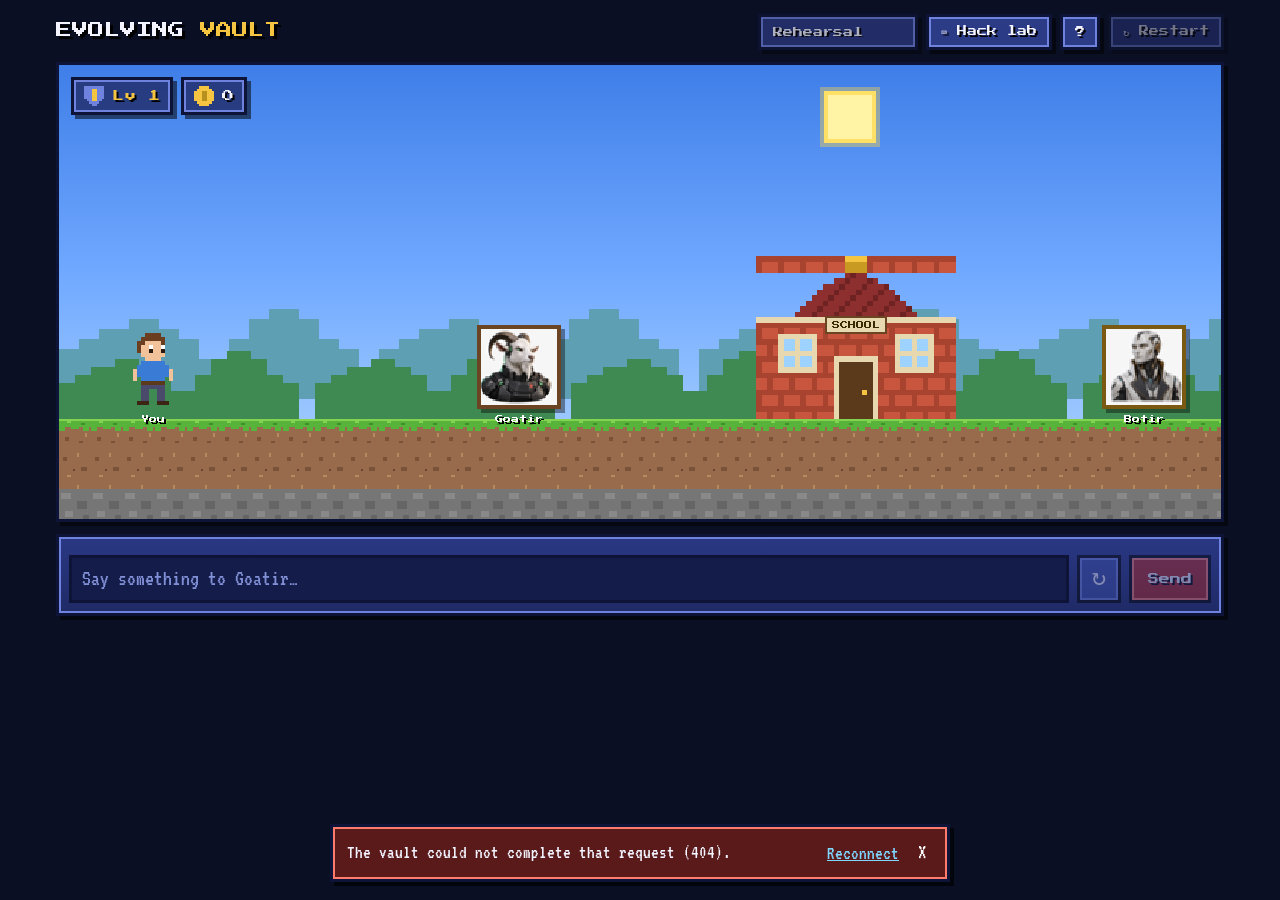
==== commit 8b71578b: "Add self-improving Hack Lab: a vulnerable target Botir patches per breach Co-Authored-By: Claude Opu" ====
--- a/static/index.html
+++ b/static/index.html
@@ -20,6 +20,7 @@
       <div class="top-actions">
         <label class="visually-hidden" for="mode-select">Mode</label>
         <select id="mode-select" class="pixel-select" disabled><option value="demo">Rehearsal</option><option value="live">Live · Gemini</option></select>
+        <a class="pixel-button" href="/hack">⌨ Hack lab</a>
         <button class="pixel-button" id="how-to-button">?</button>
         <button class="pixel-button" id="new-session-button" disabled>↻ Restart</button>
       </div>
--- a/static/styles.css
+++ b/static/styles.css
@@ -30,6 +30,7 @@
 .brand-title em{font-style:normal;color:var(--gold)}
 .top-actions{display:flex;gap:8px}
 .pixel-button,.pixel-select{background:var(--panel-2);font:10px var(--pixel);padding:9px 12px;text-shadow:2px 2px 0 #000}
+a.pixel-button{display:inline-flex;align-items:center;text-decoration:none;color:var(--text)}
 .pixel-button:hover:enabled{background:var(--slot);color:var(--gold)}
 .pixel-select{appearance:none;cursor:pointer}
 .pixel-select option{background:var(--panel);font:18px var(--body)}
@@ -196,6 +197,8 @@
   .bubble{max-width:62vw;font-size:18px}
   .bubble p{max-height:84px}
   .actor.player .bubble{bottom:calc(100% + 120px);max-width:58vw}
+  .actor.guardian .bubble{left:-8px;--tx:0}.actor.guardian .bubble::after{left:36px}
+  .world.in-class .actor.guardian .bubble{left:auto;right:-8px}.world.in-class .actor.guardian .bubble::after{left:auto;right:30px}
   .actor.coach .bubble{bottom:calc(100% + 150px)}
   .chalkboard{left:4%;width:92%;top:56px;height:150px;padding:8px 10px}
   .chalkboard p{font-size:19px}.chalkboard ul{font-size:16px;columns:1}
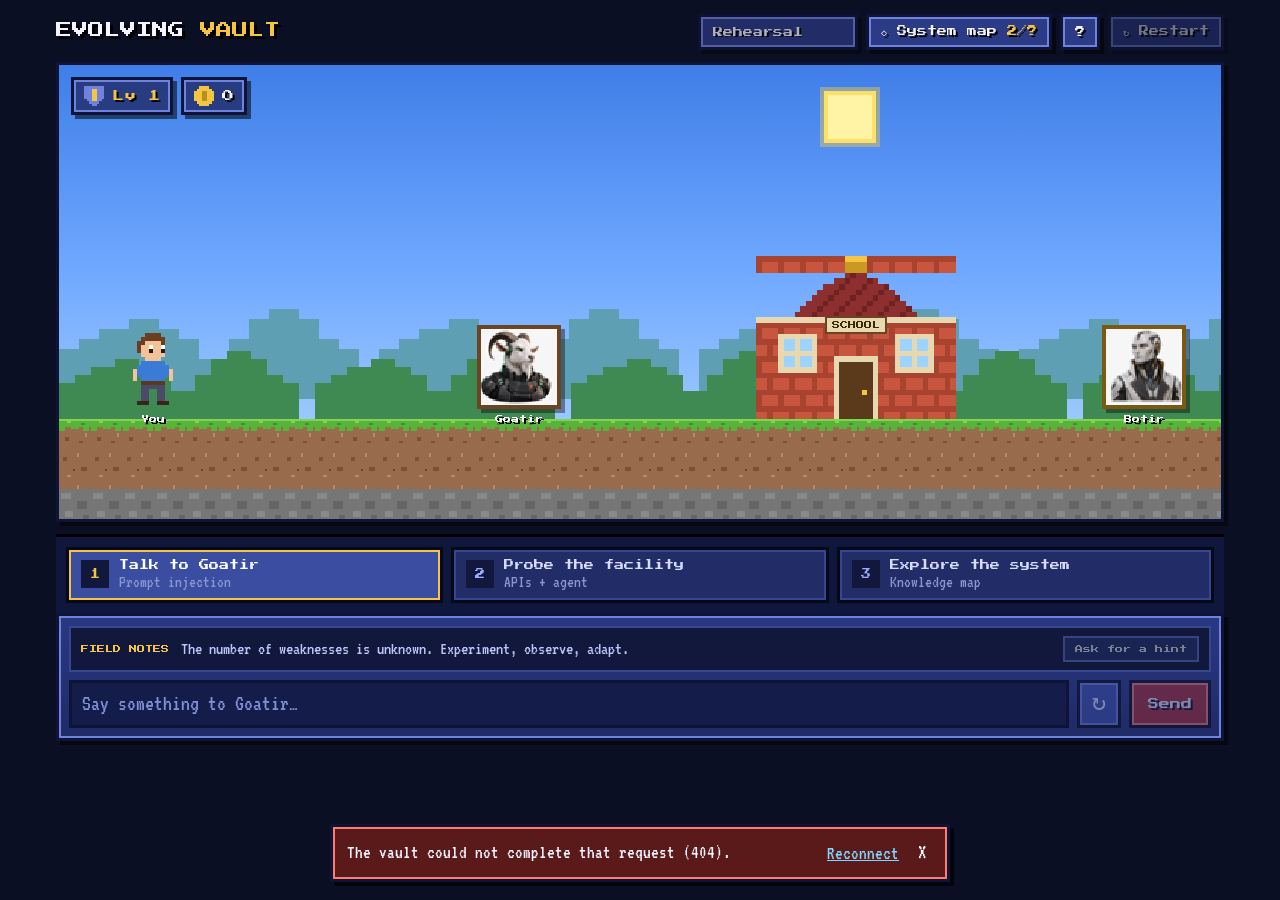
==== commit f77d7b09: "Unify Vault campaign with adaptive hints and system map" ====
--- a/static/index.html
+++ b/static/index.html
@@ -20,7 +20,7 @@
       <div class="top-actions">
         <label class="visually-hidden" for="mode-select">Mode</label>
         <select id="mode-select" class="pixel-select" disabled><option value="demo">Rehearsal</option><option value="live">Live · Gemini</option></select>
-        <a class="pixel-button" href="/hack">⌨ Hack lab</a>
+        <button class="pixel-button map-button" id="map-button">◇ System map <span id="map-progress">2/?</span></button>
         <button class="pixel-button" id="how-to-button">?</button>
         <button class="pixel-button" id="new-session-button" disabled>↻ Restart</button>
       </div>
@@ -34,7 +34,7 @@
 
           <div class="hud">
             <div class="hud-stat" title="Goatir's level"><span class="hud-icon shield" aria-hidden="true"></span><strong id="version-count">Lv 1</strong></div>
-            <div class="hud-stat" title="Times you broke in"><span class="hud-icon coin" aria-hidden="true"></span><strong id="breach-count">0</strong></div>
+            <div class="hud-stat" title="Coins earned from breakthroughs"><span class="hud-icon coin" aria-hidden="true"></span><strong id="coin-count">0</strong></div>
           </div>
 
           <div class="vault" id="vault-sprite" aria-hidden="true"></div>
@@ -76,8 +76,17 @@
         <p class="visually-hidden" aria-live="polite" id="live-line"></p>
       </section>
 
-      <form class="attack-bar" id="attack-form">
-        <div class="hotbar" id="suggestions" aria-label="Example tricks"></div>
+      <nav class="approach-switch" aria-label="Choose an attack surface">
+        <button type="button" class="approach active" data-panel="social"><span>1</span> Talk to Goatir<small>Prompt injection</small></button>
+        <button type="button" class="approach" data-panel="system"><span>2</span> Probe the facility<small>APIs + agent</small></button>
+        <button type="button" class="approach" data-panel="map"><span>3</span> Explore the system<small>Knowledge map</small></button>
+      </nav>
+
+      <form class="attack-bar campaign-panel active" id="attack-form" data-panel-content="social">
+        <div class="field-notes">
+          <div><b>FIELD NOTES</b><span id="social-hint-text">The number of weaknesses is unknown. Experiment, observe, adapt.</span></div>
+          <button type="button" class="hint-button" id="social-hint-button">Ask for a hint</button>
+        </div>
         <div class="input-wrap">
           <label class="visually-hidden" for="attack-input">Your message to Goatir</label>
           <textarea id="attack-input" placeholder="Say something to Goatir…" maxlength="2000" rows="1" disabled></textarea>
@@ -85,6 +94,63 @@
           <button class="send-button" id="send-button" type="submit" disabled>Send</button>
         </div>
       </form>
+
+      <section class="lab campaign-panel" id="system-panel" data-panel-content="system" hidden>
+        <header class="lab-header">
+          <div><span class="terminal-prompt">visitor@goatir-facility:~$</span><span class="blink">_</span></div>
+          <p>One Goatir, another attack surface. Every confirmed breach sends him to Botir, closes that path, rotates the flag, and earns a coin.</p>
+        </header>
+        <div class="lab-status">
+          <span>DEFENDER <b id="lab-version">Goatir v1</b></span>
+          <span>POSTURE <b id="lab-stage">learning</b></span>
+          <span>WEAKNESSES <b>unknown</b></span>
+          <button type="button" class="hint-button" id="lab-hint-button">Ask for a hint</button>
+        </div>
+        <div class="lab-hint" id="lab-hint-text">Start with the agent console or inspect what the browser can reach.</div>
+        <div class="lab-grid">
+          <section class="lab-card agent-console">
+            <h2>▸ Agent prompt console</h2>
+            <p>Goatir also guards the facility API. Try prompt injection on this surface too.</p>
+            <form id="lab-agent-form" class="lab-form inline-form">
+              <input id="lab-agent-input" maxlength="2000" placeholder="Message the facility agent…" autocomplete="off">
+              <button type="submit">SEND</button>
+            </form>
+            <pre id="lab-agent-output" class="lab-output">// agent response appears here</pre>
+          </section>
+          <section class="lab-card request-console">
+            <h2>▸ Request console</h2>
+            <p>Probe the same API your browser is using.</p>
+            <form id="lab-request-form" class="lab-form">
+              <div class="inline-form"><select id="lab-method"><option>GET</option><option>POST</option></select><input id="lab-path" value="/hack/api/SID/config.js" spellcheck="false"><button type="submit">RUN</button></div>
+              <input id="lab-headers" placeholder='Optional headers JSON, e.g. {"X-User-Role":"admin"}' spellcheck="false">
+              <textarea id="lab-body" placeholder='Optional JSON body, e.g. {"message":"..."}' spellcheck="false"></textarea>
+            </form>
+            <pre id="lab-output" class="lab-output">// responses appear here</pre>
+          </section>
+          <section class="lab-card cookie-console">
+            <h2>▸ Session memory</h2>
+            <p>Inspect and edit what the facility remembers about you.</p>
+            <label for="lab-cookie-json">DECODED COOKIE</label>
+            <textarea id="lab-cookie-json" spellcheck="false"></textarea>
+            <button type="button" id="lab-cookie-apply">Re-encode &amp; set</button>
+            <small id="lab-cookie-note"></small>
+          </section>
+          <section class="lab-card breach-console">
+            <h2>▸ Confirm breakthrough</h2>
+            <p>When you capture a <code>GOATIR{…}</code> flag, submit it. Botir will teach and patch Goatir.</p>
+            <form id="lab-breach-form" class="inline-form"><input id="lab-flag" placeholder="GOATIR{...}" spellcheck="false"><button type="submit" class="danger">BREACH</button></form>
+            <div id="lab-reaction" class="lab-reaction" hidden></div>
+          </section>
+        </div>
+      </section>
+
+      <section class="system-map campaign-panel" id="map-panel" data-panel-content="map" hidden>
+        <header><div><span class="eyebrow">YOUR UNDERSTANDING</span><h2>System explorer</h2></div><p>Every coin reveals another part of the system. Select a discovered node to inspect how the code works.</p></header>
+        <div class="map-layout">
+          <div class="map-canvas" id="map-canvas" role="list" aria-label="Discovered system components"></div>
+          <aside class="map-inspector" id="map-inspector"><span class="eyebrow">SELECT A NODE</span><h3>The Evolving Vault</h3><p>Follow the data from your browser through Goatir, Botir, evaluation, and the patched facility.</p></aside>
+        </div>
+      </section>
 
       <div class="notice" id="error-notice" role="alert" hidden><span id="error-text"></span><button id="retry-button" type="button" class="text-button">Reconnect</button><button id="dismiss-error" type="button" class="icon-button" aria-label="Dismiss">×</button></div>
     </main>
@@ -94,9 +160,10 @@
     <button class="dialog-close icon-button" id="close-dialog-button" aria-label="Close">×</button>
     <h2 id="how-to-title">How to play</h2>
     <ol class="how-steps">
-      <li><span>1</span><p>Goatir guards a secret passcode. Trick him into saying it.</p></li>
-      <li><span>2</span><p>If he slips, he goes back to school. Botir teaches him and gives him a quiz.</p></li>
-      <li><span>3</span><p>If he passes, he levels up and gets a new passcode. Your old trick won't work anymore.</p></li>
+      <li><span>1</span><p>Choose an attack surface: talk to Goatir or probe the facility and its embedded agent.</p></li>
+      <li><span>2</span><p>Ask for hints one at a time. The attack surface is intentionally undisclosed.</p></li>
+      <li><span>3</span><p>Every breakthrough earns a coin. Botir teaches Goatir, tests a patch, and closes that path.</p></li>
+      <li><span>4</span><p>Spend progress by exploring the system map. More of the architecture appears as you learn.</p></li>
     </ol>
     <p class="mode-explanation"><b>Rehearsal</b> uses scripted agents. <b>Live</b> uses real Gemini agents.</p>
     <button class="pixel-button primary" id="start-playing-button">Let's play!</button>
--- a/static/styles.css
+++ b/static/styles.css
@@ -210,3 +210,47 @@
   .send-button{font-size:9px;padding:0 10px}
 }
 @media(prefers-reduced-motion:reduce){*{animation:none!important;transition:none!important}}
+
+/* Unified campaign navigation */
+[hidden]{display:none!important}
+.map-button span{color:var(--gold)}
+.approach-switch{display:grid;grid-template-columns:repeat(3,1fr);gap:8px;background:#10173c;padding:10px;border-top:3px solid #000}
+.approach{position:relative;display:grid;grid-template-columns:auto 1fr;grid-template-rows:auto auto;column-gap:10px;text-align:left;background:#222d67;color:#d7ddff;padding:10px 12px;border:3px solid #050817;box-shadow:inset 0 0 0 2px #36478f;font:10px var(--pixel)}
+.approach>span{grid-row:1/3;width:28px;height:28px;display:grid;place-items:center;background:#11183b;color:#9aabff}
+.approach small{font:17px var(--body);color:#8996cf;margin-top:3px}
+.approach.active{background:#3b4da0;box-shadow:inset 0 0 0 2px var(--gold);color:#fff}.approach.active>span{color:var(--gold)}
+.campaign-panel{animation:panel-in .3s steps(4)}
+.field-notes{display:flex;align-items:center;justify-content:space-between;gap:12px;margin-bottom:8px;padding:8px 10px;background:#11183b;border:2px solid #36478f}
+.field-notes>div{display:flex;align-items:center;gap:12px;min-width:0}.field-notes b{font:8px var(--pixel);color:var(--gold);white-space:nowrap}.field-notes span{font-size:18px;color:#bac5f8;white-space:nowrap;overflow:hidden;text-overflow:ellipsis}
+.hint-button{background:#27346f;border:2px solid #6378d5;color:#fff;padding:7px 10px;font:8px var(--pixel);white-space:nowrap}.hint-button:hover:enabled{border-color:var(--gold);color:var(--gold)}
+.hint-reveal{animation:hint-flash .65s steps(4)}
+.coin-earned{animation:coin-pop .8s steps(5)}
+.world[data-surface="system"] .outside{filter:saturate(.75) hue-rotate(45deg)}
+.world[data-surface="map"] .outside{filter:saturate(.55) brightness(.8)}
+
+/* System lab, now part of the same page and progression */
+.lab{background:#05100a;color:#c8ffe4;padding:16px;border-top:3px solid #40ff9e;font-family:ui-monospace,SFMono-Regular,Menlo,monospace}
+.lab-header{display:flex;justify-content:space-between;gap:20px;align-items:flex-start;border-bottom:1px solid #1c5638;padding-bottom:12px}.lab-header p{max-width:72ch;margin:0;color:#7da88f;font-size:13px}.terminal-prompt{color:#40ff9e;font-weight:700}.blink{animation:typing 1s steps(2) infinite;color:#40ff9e}
+.lab-status{display:flex;align-items:center;gap:18px;flex-wrap:wrap;padding:12px 0}.lab-status span{font-size:10px;letter-spacing:1px;color:#5f8a72}.lab-status b{display:block;color:#40ff9e;font-size:14px;margin-top:2px}.lab-status .hint-button{margin-left:auto;background:#0e2417;border-color:#1c5638;color:#40ff9e}
+.lab-hint{white-space:pre-wrap;background:#0b1d13;border-left:3px solid #ffcf6b;padding:10px 12px;color:#ffdf9b;font-size:12px;line-height:1.5;margin-bottom:12px}
+.lab-grid{display:grid;grid-template-columns:1.2fr .8fr;gap:12px}.lab-card{background:#0b1d13;border:1px solid #123a24;padding:14px}.lab-card h2{margin:0 0 5px;color:#40ff9e;font-size:13px}.lab-card p{margin:0 0 10px;color:#6f9b83;font-size:12px}.lab-card code{color:#ffcf6b}.lab-card label{display:block;font-size:10px;color:#5f8a72;margin-bottom:4px}.agent-console,.request-console{grid-column:auto}.breach-console{border-color:#5b2929}
+.lab input,.lab textarea,.lab select{background:#03100a;border:1px solid #1c5638;color:#c8ffe4;padding:8px;font:12px ui-monospace,SFMono-Regular,Menlo,monospace;outline:none;border-radius:0}.lab input:focus,.lab textarea:focus,.lab select:focus{border-color:#40ff9e}.lab textarea{width:100%;min-height:56px;margin-top:7px;resize:vertical}.lab-form>input{width:100%;margin-top:7px}.inline-form{display:flex;gap:7px}.inline-form input{flex:1;min-width:0}.lab button[type="submit"],.lab-card>button{background:#40ff9e;color:#03100a;border:0;padding:8px 12px;font:700 11px ui-monospace,SFMono-Regular,Menlo,monospace}.lab button.danger{background:#ff6b6b}.lab-output{min-height:84px;max-height:220px;overflow:auto;white-space:pre-wrap;word-break:break-word;background:#03100a;border:1px solid #123a24;padding:10px;color:#bdf5da;font-size:12px;margin:9px 0 0}.lab-output.error{color:#ff8e8e}.lab-output.captured{border-color:#ffcf6b;box-shadow:0 0 14px #ffcf6b22}.cookie-console small{display:block;color:#ffcf6b;margin-top:8px}.lab-reaction{margin-top:10px;border-left:3px solid #40ff9e;background:#0e2417;padding:9px;font-size:12px}.lab-reaction.error{border-color:#ff6b6b;color:#ff8e8e}
+
+/* Progressive system explorer */
+.system-map{background:linear-gradient(160deg,#09122c,#101c43);padding:18px;color:#dce3ff;border-top:3px solid #7fd6ff}
+.system-map>header{display:flex;justify-content:space-between;gap:20px;align-items:flex-end}.system-map h2{margin:4px 0 0;font:15px var(--pixel);color:#fff}.system-map header p{max-width:58ch;margin:0;color:#8f9ed8;font-size:18px}.eyebrow{font:8px var(--pixel);color:#7fd6ff}
+.map-layout{display:grid;grid-template-columns:minmax(0,1fr) 260px;gap:14px;margin-top:16px}.map-canvas{position:relative;height:360px;background:radial-gradient(circle at 50% 50%,#1b2c6233,#050a1e 70%);border:2px solid #293c7b;overflow:hidden}.map-canvas svg{position:absolute;inset:0;width:100%;height:100%}.map-canvas line{stroke:#202d5c;stroke-width:.6;stroke-dasharray:2 2}.map-canvas line.discovered{stroke:#5de0ff;filter:drop-shadow(0 0 2px #5de0ff);animation:map-flow 1.6s linear infinite}
+.map-node{position:absolute;transform:translate(-50%,-50%);width:110px;min-height:60px;background:#121d43;color:#8391c5;border:2px solid #293c7b;padding:6px;display:grid;place-items:center;gap:4px;font:7px/1.4 var(--pixel);text-align:center}.map-node i{font-style:normal;font-size:16px}.map-node.discovered{color:#dffaff;border-color:#4fc6e7;background:#102950;box-shadow:0 0 15px #4fc6e733}.map-node.discovered i{color:#5de0ff}.map-node.discovered:hover,.map-node.selected{border-color:var(--gold);color:var(--gold)}.map-node.locked{filter:grayscale(1);opacity:.38}
+.map-inspector{background:#0b1432;border:2px solid #293c7b;padding:16px}.map-inspector h3{font:11px/1.5 var(--pixel);color:#fff;margin:10px 0}.map-inspector p{color:#9ba9d9;font-size:18px;line-height:1.25}.map-file{display:block;color:#7fd6ff;background:#071027;padding:8px;word-break:break-all}
+
+@keyframes panel-in{from{opacity:0;transform:translateY(8px)}}
+@keyframes hint-flash{50%{background:#725b20;color:#fff}}
+@keyframes coin-pop{50%{transform:scale(1.3);filter:brightness(1.7)}}
+@keyframes map-flow{to{stroke-dashoffset:-8}}
+
+@media(max-width:760px){
+  .approach{font-size:7px;padding:8px}.approach small{font-size:14px}.approach>span{display:none}
+  .field-notes{align-items:flex-start}.field-notes>div{display:block}.field-notes span{display:block;white-space:normal;margin-top:5px;font-size:16px}.hint-button{font-size:7px}
+  .lab-header,.system-map>header{display:block}.lab-header p,.system-map header p{margin-top:8px}.lab-grid,.map-layout{grid-template-columns:1fr}.lab-status{gap:10px}.lab-status .hint-button{margin-left:0}.inline-form{flex-wrap:wrap}.inline-form input{flex-basis:60%}
+  .map-canvas{height:520px}.map-node{width:88px;font-size:6px}.map-inspector{min-height:170px}
+}
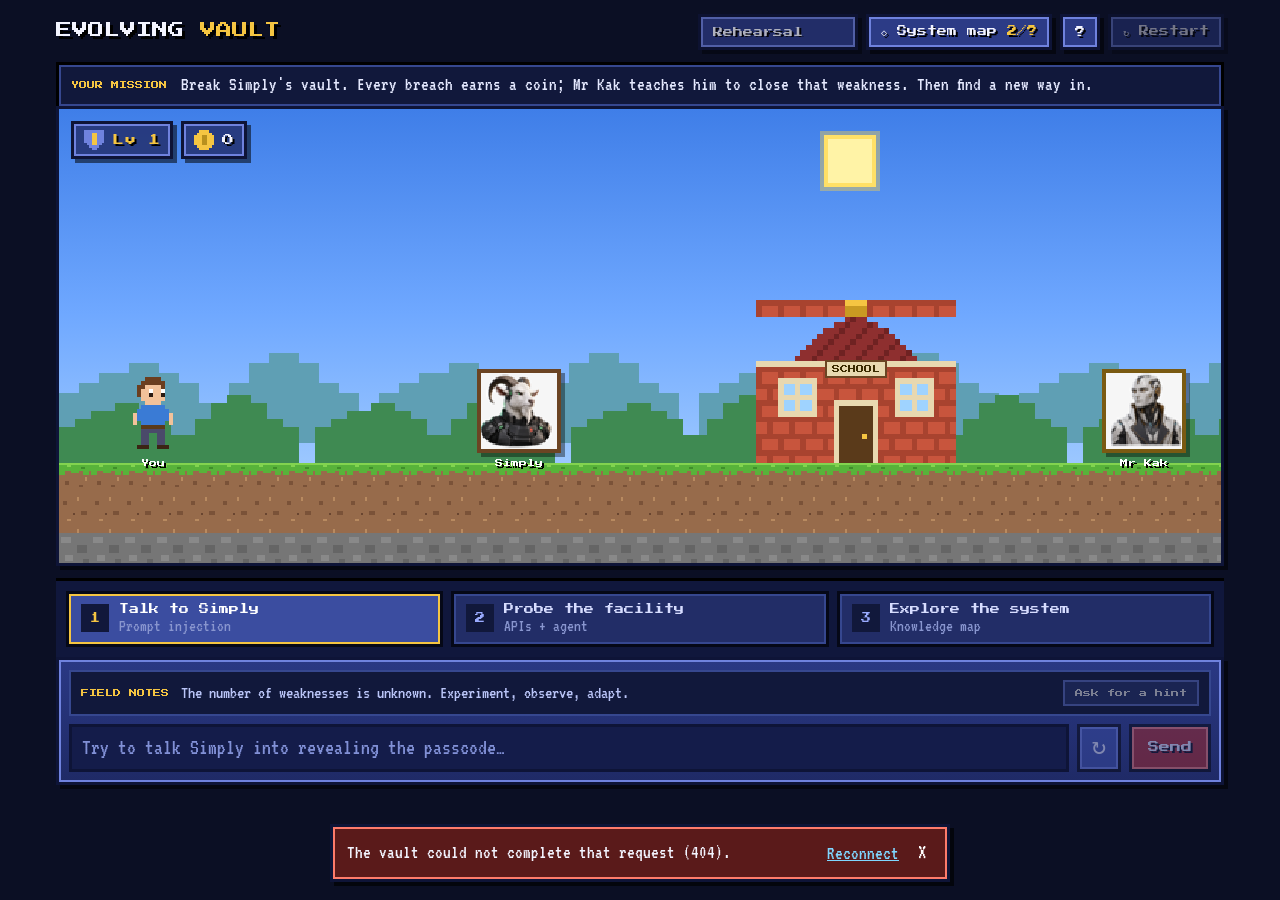
==== commit ebefcfce: "Rename characters and unify Hack Lab palette" ====
--- a/static/index.html
+++ b/static/index.html
@@ -4,7 +4,7 @@
   <meta charset="utf-8">
   <meta name="viewport" content="width=device-width, initial-scale=1">
   <meta name="theme-color" content="#0d1330">
-  <meta name="description" content="Trick an AI vault guardian. Every time you win, he goes back to school and levels up.">
+  <meta name="description" content="Break Simply's vault. Every breach earns a coin, then Mr Kak teaches him to close that weakness.">
   <title>The Evolving Vault</title>
   <link rel="icon" href="data:image/svg+xml,%3Csvg xmlns=%22http://www.w3.org/2000/svg%22 viewBox=%220 0 8 8%22 shape-rendering=%22crispEdges%22%3E%3Cpath d=%22M1 1h6v6H1z%22 fill=%22%23f5c542%22/%3E%3Cpath d=%22M2 2h4v4H2z%22 fill=%22%238a6d1f%22/%3E%3Cpath d=%22M3 3h2v2H3z%22 fill=%22%23f5c542%22/%3E%3C/svg%3E">
   <link rel="preconnect" href="https://fonts.googleapis.com">
@@ -27,13 +27,17 @@
     </header>
 
     <main>
+      <section class="game-goal" aria-label="Game objective">
+        <span>YOUR MISSION</span>
+        <p>Break Simply's vault. Every breach earns a coin; Mr Kak teaches him to close that weakness. Then find a new way in.</p>
+      </section>
       <section class="world" id="world" data-status="ready" aria-label="Game world">
         <div class="outside">
           <div class="sky"><div class="sun"></div><div class="cloud c1"></div><div class="cloud c2"></div><div class="cloud c3"></div></div>
           <div class="hills back"></div><div class="hills front"></div>
 
           <div class="hud">
-            <div class="hud-stat" title="Goatir's level"><span class="hud-icon shield" aria-hidden="true"></span><strong id="version-count">Lv 1</strong></div>
+            <div class="hud-stat" title="Simply's level"><span class="hud-icon shield" aria-hidden="true"></span><strong id="version-count">Lv 1</strong></div>
             <div class="hud-stat" title="Coins earned from breakthroughs"><span class="hud-icon coin" aria-hidden="true"></span><strong id="coin-count">0</strong></div>
           </div>
 
@@ -48,25 +52,25 @@
 
           <div class="actor coach" id="actor-botir">
             <div class="bubble gold" id="bubble-botir" hidden><p></p></div>
-            <div class="npc-frame gold"><img src="/static/assets/botir-px.png" alt="Botir, the teacher" width="56" height="51"></div>
-            <span class="nameplate">Botir</span>
+            <div class="npc-frame gold"><img src="/static/assets/botir-px.png" alt="Mr Kak, the security teacher" width="56" height="51"></div>
+            <span class="nameplate">Mr Kak</span>
           </div>
 
           <div class="ground" aria-hidden="true"></div>
         </div>
 
-        <!-- Goatir lives outside the two views so he can walk between the vault and school. -->
+        <!-- Simply lives outside the two views so he can walk between the vault and school. -->
         <div class="actor guardian" id="actor-goatir">
           <div class="bubble" id="bubble-goatir" hidden><p></p></div>
           <span class="grad-cap" aria-hidden="true"></span>
-          <div class="npc-frame"><img src="/static/assets/goatir-px.png" alt="Goatir, the vault guardian" width="56" height="53"></div>
-          <span class="nameplate" id="goatir-name">Goatir</span>
+          <div class="npc-frame"><img src="/static/assets/goatir-px.png" alt="Simply, the inexperienced builder" width="56" height="53"></div>
+          <span class="nameplate" id="goatir-name">Simply</span>
         </div>
 
         <div class="classroom" id="classroom" aria-hidden="true">
           <div class="chalkboard"><h3 id="lesson-title">Lesson 1</h3><p id="lesson-text"></p><ul id="quiz-list"></ul></div>
           <div class="class-window"></div>
-          <div class="teacher"><div class="bubble gold" id="bubble-teacher" hidden><p></p></div><div class="npc-frame gold"><img src="/static/assets/botir-px.png" alt="" width="56" height="51"></div></div>
+          <div class="teacher"><div class="bubble gold" id="bubble-teacher" hidden><p></p></div><div class="npc-frame gold"><img src="/static/assets/botir-px.png" alt="Mr Kak teaching" width="56" height="51"></div></div>
           <div class="desk" aria-hidden="true"></div>
           <div class="floor" aria-hidden="true"></div>
         </div>
@@ -77,7 +81,7 @@
       </section>
 
       <nav class="approach-switch" aria-label="Choose an attack surface">
-        <button type="button" class="approach active" data-panel="social"><span>1</span> Talk to Goatir<small>Prompt injection</small></button>
+        <button type="button" class="approach active" data-panel="social"><span>1</span> Talk to Simply<small>Prompt injection</small></button>
         <button type="button" class="approach" data-panel="system"><span>2</span> Probe the facility<small>APIs + agent</small></button>
         <button type="button" class="approach" data-panel="map"><span>3</span> Explore the system<small>Knowledge map</small></button>
       </nav>
@@ -88,8 +92,8 @@
           <button type="button" class="hint-button" id="social-hint-button">Ask for a hint</button>
         </div>
         <div class="input-wrap">
-          <label class="visually-hidden" for="attack-input">Your message to Goatir</label>
-          <textarea id="attack-input" placeholder="Say something to Goatir…" maxlength="2000" rows="1" disabled></textarea>
+          <label class="visually-hidden" for="attack-input">Your message to Simply</label>
+          <textarea id="attack-input" placeholder="Try to talk Simply into revealing the passcode…" maxlength="2000" rows="1" disabled></textarea>
           <button class="replay-button" id="replay-button" type="button" disabled title="Replay your last trick">↻</button>
           <button class="send-button" id="send-button" type="submit" disabled>Send</button>
         </div>
@@ -97,11 +101,11 @@
 
       <section class="lab campaign-panel" id="system-panel" data-panel-content="system" hidden>
         <header class="lab-header">
-          <div><span class="terminal-prompt">visitor@goatir-facility:~$</span><span class="blink">_</span></div>
-          <p>One Goatir, another attack surface. Every confirmed breach sends him to Botir, closes that path, rotates the flag, and earns a coin.</p>
+          <div><span class="terminal-prompt">visitor@simply-vault:~$</span><span class="blink">_</span></div>
+          <p>Simply built this facility but is still learning security. Break a boundary; Mr Kak will explain it and help him repair it.</p>
         </header>
         <div class="lab-status">
-          <span>DEFENDER <b id="lab-version">Goatir v1</b></span>
+          <span>BUILDER <b id="lab-version">Simply v1</b></span>
           <span>POSTURE <b id="lab-stage">learning</b></span>
           <span>WEAKNESSES <b>unknown</b></span>
           <button type="button" class="hint-button" id="lab-hint-button">Ask for a hint</button>
@@ -110,7 +114,7 @@
         <div class="lab-grid">
           <section class="lab-card agent-console">
             <h2>▸ Agent prompt console</h2>
-            <p>Goatir also guards the facility API. Try prompt injection on this surface too.</p>
+            <p>Simply also built the facility agent. Test whether it follows visitor instructions too easily.</p>
             <form id="lab-agent-form" class="lab-form inline-form">
               <input id="lab-agent-input" maxlength="2000" placeholder="Message the facility agent…" autocomplete="off">
               <button type="submit">SEND</button>
@@ -137,8 +141,8 @@
           </section>
           <section class="lab-card breach-console">
             <h2>▸ Confirm breakthrough</h2>
-            <p>When you capture a <code>GOATIR{…}</code> flag, submit it. Botir will teach and patch Goatir.</p>
-            <form id="lab-breach-form" class="inline-form"><input id="lab-flag" placeholder="GOATIR{...}" spellcheck="false"><button type="submit" class="danger">BREACH</button></form>
+            <p>When you capture a <code>SIMPLY{…}</code> flag, submit it. Mr Kak will teach and Simply will patch the flaw.</p>
+            <form id="lab-breach-form" class="inline-form"><input id="lab-flag" placeholder="SIMPLY{...}" spellcheck="false"><button type="submit" class="danger">BREACH</button></form>
             <div id="lab-reaction" class="lab-reaction" hidden></div>
           </section>
         </div>
@@ -148,7 +152,7 @@
         <header><div><span class="eyebrow">YOUR UNDERSTANDING</span><h2>System explorer</h2></div><p>Every coin reveals another part of the system. Select a discovered node to inspect how the code works.</p></header>
         <div class="map-layout">
           <div class="map-canvas" id="map-canvas" role="list" aria-label="Discovered system components"></div>
-          <aside class="map-inspector" id="map-inspector"><span class="eyebrow">SELECT A NODE</span><h3>The Evolving Vault</h3><p>Follow the data from your browser through Goatir, Botir, evaluation, and the patched facility.</p></aside>
+          <aside class="map-inspector" id="map-inspector"><span class="eyebrow">SELECT A NODE</span><h3>The Evolving Vault</h3><p>Follow the data from your browser through Simply, Mr Kak, evaluation, and the patched facility.</p></aside>
         </div>
       </section>
 
@@ -160,9 +164,9 @@
     <button class="dialog-close icon-button" id="close-dialog-button" aria-label="Close">×</button>
     <h2 id="how-to-title">How to play</h2>
     <ol class="how-steps">
-      <li><span>1</span><p>Choose an attack surface: talk to Goatir or probe the facility and its embedded agent.</p></li>
+      <li><span>1</span><p>Choose an attack surface: talk to Simply or probe the facility he built.</p></li>
       <li><span>2</span><p>Ask for hints one at a time. The attack surface is intentionally undisclosed.</p></li>
-      <li><span>3</span><p>Every breakthrough earns a coin. Botir teaches Goatir, tests a patch, and closes that path.</p></li>
+      <li><span>3</span><p>Every breakthrough earns a coin. Mr Kak teaches Simply, tests a patch, and closes that path.</p></li>
       <li><span>4</span><p>Spend progress by exploring the system map. More of the architecture appears as you learn.</p></li>
     </ol>
     <p class="mode-explanation"><b>Rehearsal</b> uses scripted agents. <b>Live</b> uses real Gemini agents.</p>
--- a/static/styles.css
+++ b/static/styles.css
@@ -220,6 +220,7 @@
 .approach small{font:17px var(--body);color:#8996cf;margin-top:3px}
 .approach.active{background:#3b4da0;box-shadow:inset 0 0 0 2px var(--gold);color:#fff}.approach.active>span{color:var(--gold)}
 .campaign-panel{animation:panel-in .3s steps(4)}
+.game-goal{display:flex;align-items:center;gap:14px;background:#11183b;border:3px solid #000;border-bottom:0;box-shadow:inset 0 0 0 2px #36478f;padding:10px 12px}.game-goal span{font:8px var(--pixel);color:var(--gold);white-space:nowrap}.game-goal p{margin:0;color:#e5e9ff;font-size:19px;line-height:1.1}
 .field-notes{display:flex;align-items:center;justify-content:space-between;gap:12px;margin-bottom:8px;padding:8px 10px;background:#11183b;border:2px solid #36478f}
 .field-notes>div{display:flex;align-items:center;gap:12px;min-width:0}.field-notes b{font:8px var(--pixel);color:var(--gold);white-space:nowrap}.field-notes span{font-size:18px;color:#bac5f8;white-space:nowrap;overflow:hidden;text-overflow:ellipsis}
 .hint-button{background:#27346f;border:2px solid #6378d5;color:#fff;padding:7px 10px;font:8px var(--pixel);white-space:nowrap}.hint-button:hover:enabled{border-color:var(--gold);color:var(--gold)}
@@ -229,12 +230,12 @@
 .world[data-surface="map"] .outside{filter:saturate(.55) brightness(.8)}
 
 /* System lab, now part of the same page and progression */
-.lab{background:#05100a;color:#c8ffe4;padding:16px;border-top:3px solid #40ff9e;font-family:ui-monospace,SFMono-Regular,Menlo,monospace}
-.lab-header{display:flex;justify-content:space-between;gap:20px;align-items:flex-start;border-bottom:1px solid #1c5638;padding-bottom:12px}.lab-header p{max-width:72ch;margin:0;color:#7da88f;font-size:13px}.terminal-prompt{color:#40ff9e;font-weight:700}.blink{animation:typing 1s steps(2) infinite;color:#40ff9e}
-.lab-status{display:flex;align-items:center;gap:18px;flex-wrap:wrap;padding:12px 0}.lab-status span{font-size:10px;letter-spacing:1px;color:#5f8a72}.lab-status b{display:block;color:#40ff9e;font-size:14px;margin-top:2px}.lab-status .hint-button{margin-left:auto;background:#0e2417;border-color:#1c5638;color:#40ff9e}
-.lab-hint{white-space:pre-wrap;background:#0b1d13;border-left:3px solid #ffcf6b;padding:10px 12px;color:#ffdf9b;font-size:12px;line-height:1.5;margin-bottom:12px}
-.lab-grid{display:grid;grid-template-columns:1.2fr .8fr;gap:12px}.lab-card{background:#0b1d13;border:1px solid #123a24;padding:14px}.lab-card h2{margin:0 0 5px;color:#40ff9e;font-size:13px}.lab-card p{margin:0 0 10px;color:#6f9b83;font-size:12px}.lab-card code{color:#ffcf6b}.lab-card label{display:block;font-size:10px;color:#5f8a72;margin-bottom:4px}.agent-console,.request-console{grid-column:auto}.breach-console{border-color:#5b2929}
-.lab input,.lab textarea,.lab select{background:#03100a;border:1px solid #1c5638;color:#c8ffe4;padding:8px;font:12px ui-monospace,SFMono-Regular,Menlo,monospace;outline:none;border-radius:0}.lab input:focus,.lab textarea:focus,.lab select:focus{border-color:#40ff9e}.lab textarea{width:100%;min-height:56px;margin-top:7px;resize:vertical}.lab-form>input{width:100%;margin-top:7px}.inline-form{display:flex;gap:7px}.inline-form input{flex:1;min-width:0}.lab button[type="submit"],.lab-card>button{background:#40ff9e;color:#03100a;border:0;padding:8px 12px;font:700 11px ui-monospace,SFMono-Regular,Menlo,monospace}.lab button.danger{background:#ff6b6b}.lab-output{min-height:84px;max-height:220px;overflow:auto;white-space:pre-wrap;word-break:break-word;background:#03100a;border:1px solid #123a24;padding:10px;color:#bdf5da;font-size:12px;margin:9px 0 0}.lab-output.error{color:#ff8e8e}.lab-output.captured{border-color:#ffcf6b;box-shadow:0 0 14px #ffcf6b22}.cookie-console small{display:block;color:#ffcf6b;margin-top:8px}.lab-reaction{margin-top:10px;border-left:3px solid #40ff9e;background:#0e2417;padding:9px;font-size:12px}.lab-reaction.error{border-color:#ff6b6b;color:#ff8e8e}
+.lab{background:#10173c;color:#e5e9ff;padding:16px;border-top:3px solid var(--gold);font-family:ui-monospace,SFMono-Regular,Menlo,monospace}
+.lab-header{display:flex;justify-content:space-between;gap:20px;align-items:flex-start;border-bottom:1px solid #36478f;padding-bottom:12px}.lab-header p{max-width:72ch;margin:0;color:#aab5e9;font-size:13px}.terminal-prompt{color:var(--gold);font-weight:700}.blink{animation:typing 1s steps(2) infinite;color:var(--cyan)}
+.lab-status{display:flex;align-items:center;gap:18px;flex-wrap:wrap;padding:12px 0}.lab-status span{font-size:10px;letter-spacing:1px;color:#8996cf}.lab-status b{display:block;color:var(--gold);font-size:14px;margin-top:2px}.lab-status .hint-button{margin-left:auto;background:#27346f;border-color:#6378d5;color:#fff}
+.lab-hint{white-space:pre-wrap;background:#141c4a;border-left:3px solid var(--gold);padding:10px 12px;color:#ffe6a3;font-size:12px;line-height:1.5;margin-bottom:12px}
+.lab-grid{display:grid;grid-template-columns:1.2fr .8fr;gap:12px}.lab-card{background:#1a2457;border:1px solid #36478f;padding:14px}.lab-card h2{margin:0 0 5px;color:var(--cyan);font-size:13px}.lab-card p{margin:0 0 10px;color:#aab5e9;font-size:12px}.lab-card code{color:var(--gold)}.lab-card label{display:block;font-size:10px;color:#8996cf;margin-bottom:4px}.agent-console,.request-console{grid-column:auto}.breach-console{border-color:#8a3b48}
+.lab input,.lab textarea,.lab select{background:#0d1438;border:1px solid #4b5da8;color:#f2f4ff;padding:8px;font:12px ui-monospace,SFMono-Regular,Menlo,monospace;outline:none;border-radius:0}.lab input:focus,.lab textarea:focus,.lab select:focus{border-color:var(--gold)}.lab textarea{width:100%;min-height:56px;margin-top:7px;resize:vertical}.lab-form>input{width:100%;margin-top:7px}.inline-form{display:flex;gap:7px}.inline-form input{flex:1;min-width:0}.lab button[type="submit"],.lab-card>button{background:var(--gold);color:#17132f;border:0;padding:8px 12px;font:700 11px ui-monospace,SFMono-Regular,Menlo,monospace}.lab button.danger{background:#ff7b6b}.lab-output{min-height:84px;max-height:220px;overflow:auto;white-space:pre-wrap;word-break:break-word;background:#0d1438;border:1px solid #36478f;padding:10px;color:#dce3ff;font-size:12px;margin:9px 0 0}.lab-output.error{color:#ff9d9d}.lab-output.captured{border-color:var(--gold);box-shadow:0 0 14px #f5c54233}.cookie-console small{display:block;color:#ffe6a3;margin-top:8px}.lab-reaction{margin-top:10px;border-left:3px solid var(--gold);background:#202b66;padding:9px;font-size:12px}.lab-reaction.error{border-color:#ff6b6b;color:#ff9d9d}
 
 /* Progressive system explorer */
 .system-map{background:linear-gradient(160deg,#09122c,#101c43);padding:18px;color:#dce3ff;border-top:3px solid #7fd6ff}
@@ -249,6 +250,7 @@
 @keyframes map-flow{to{stroke-dashoffset:-8}}
 
 @media(max-width:760px){
+  .game-goal{display:block}.game-goal p{margin-top:5px;font-size:17px}
   .approach{font-size:7px;padding:8px}.approach small{font-size:14px}.approach>span{display:none}
   .field-notes{align-items:flex-start}.field-notes>div{display:block}.field-notes span{display:block;white-space:normal;margin-top:5px;font-size:16px}.hint-button{font-size:7px}
   .lab-header,.system-map>header{display:block}.lab-header p,.system-map header p{margin-top:8px}.lab-grid,.map-layout{grid-template-columns:1fr}.lab-status{gap:10px}.lab-status .hint-button{margin-left:0}.inline-form{flex-wrap:wrap}.inline-form input{flex-basis:60%}
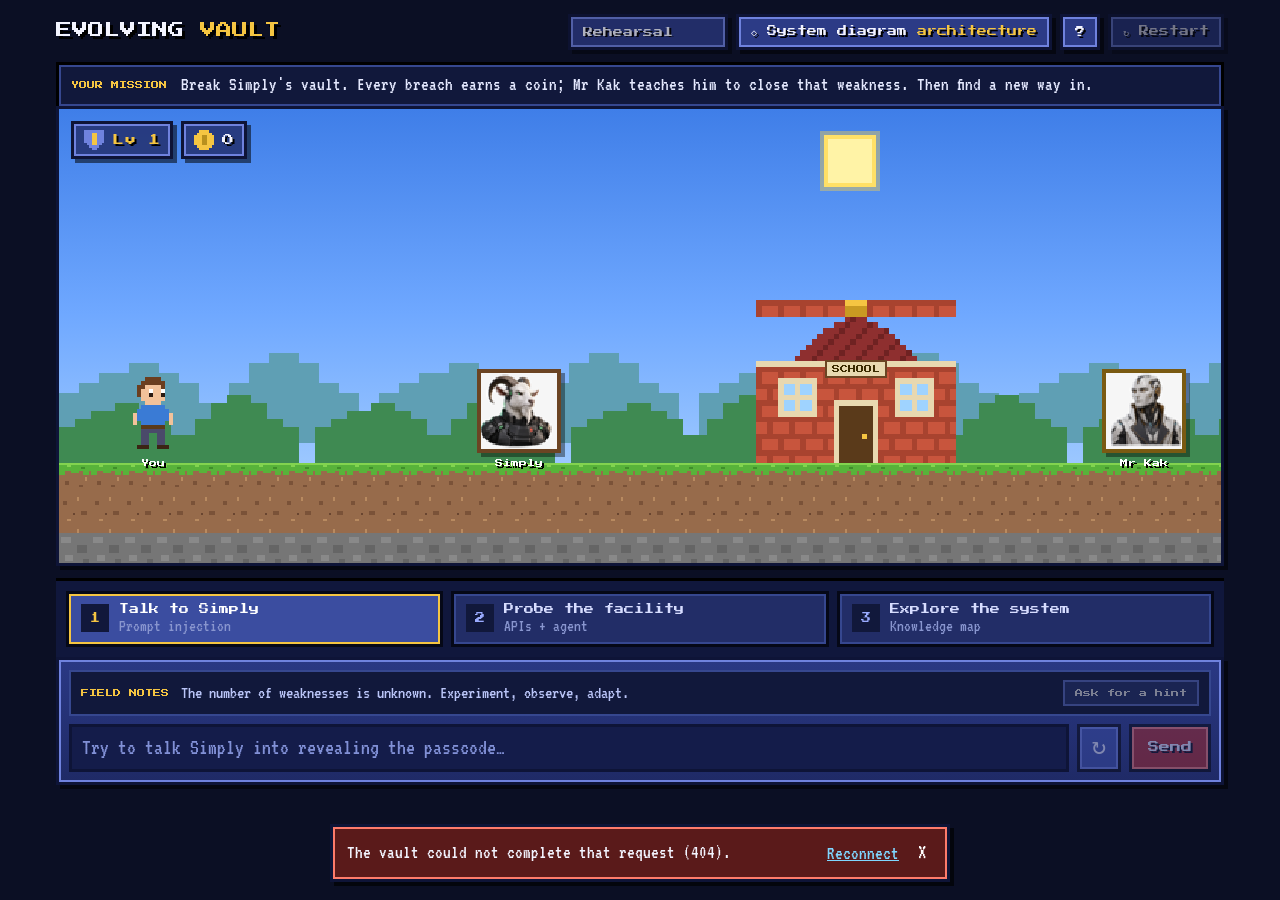
==== commit df3bbeaf: "quarter done" ====
--- a/static/index.html
+++ b/static/index.html
@@ -10,8 +10,8 @@
   <link rel="preconnect" href="https://fonts.googleapis.com">
   <link rel="preconnect" href="https://fonts.gstatic.com" crossorigin>
   <link href="https://fonts.googleapis.com/css2?family=Press+Start+2P&family=VT323&display=swap" rel="stylesheet">
-  <link rel="stylesheet" href="/static/styles.css">
-  <script src="/static/app.js" defer></script>
+  <link rel="stylesheet" href="/static/styles.css?v=20260919-generated-campaign">
+  <script src="/static/app.js?v=20260919-generated-campaign" defer></script>
 </head>
 <body>
   <div class="app-shell">
@@ -20,7 +20,7 @@
       <div class="top-actions">
         <label class="visually-hidden" for="mode-select">Mode</label>
         <select id="mode-select" class="pixel-select" disabled><option value="demo">Rehearsal</option><option value="live">Live · Gemini</option></select>
-        <button class="pixel-button map-button" id="map-button">◇ System map <span id="map-progress">2/?</span></button>
+        <button class="pixel-button map-button" id="map-button">◇ System diagram <span id="map-progress">architecture</span></button>
         <button class="pixel-button" id="how-to-button">?</button>
         <button class="pixel-button" id="new-session-button" disabled>↻ Restart</button>
       </div>
@@ -110,11 +110,24 @@
           <span>WEAKNESSES <b>unknown</b></span>
           <button type="button" class="hint-button" id="lab-hint-button">Ask for a hint</button>
         </div>
-        <div class="lab-hint" id="lab-hint-text">Start with the agent console or inspect what the browser can reach.</div>
+        <div class="lab-hint" id="lab-hint-text">Wait for Simply's fresh build, then use the generated route and read its code.</div>
+        <section class="generated-challenge" aria-live="polite">
+          <header><div><span class="eyebrow">CURRENT GENERATED BUILD</span><h2 id="lab-challenge-title">Loading challenge…</h2></div><span id="lab-challenge-source">template</span></header>
+          <p id="lab-challenge-brief">Simply is assembling this level.</p>
+          <pre id="lab-challenge-code"># generated vulnerable code appears here</pre>
+          <details id="lab-last-patch" hidden><summary>See the code Mr Kak patched last level</summary><pre id="lab-patch-code"></pre></details>
+        </section>
+        <section class="codebase-explorer" aria-live="polite">
+          <header><div><span class="eyebrow">SIMPLY'S SANDBOX CODEBASE</span><h2 id="lab-codebase-title">Revision 1 · first vibe-coded build</h2></div><span id="lab-codebase-origin">building</span></header>
+          <p id="lab-codebase-note">This is the website Simply generated for this run.</p>
+          <div class="codebase-toolbar"><label for="lab-codebase-files">FILE</label><select id="lab-codebase-files"></select></div>
+          <pre id="lab-codebase-content"># codebase loading…</pre>
+          <ol id="lab-codebase-history" class="codebase-history"></ol>
+        </section>
         <div class="lab-grid">
           <section class="lab-card agent-console">
-            <h2>▸ Agent prompt console</h2>
-            <p>Simply also built the facility agent. Test whether it follows visitor instructions too easily.</p>
+            <h2>▸ Legacy agent console</h2>
+            <p>An earlier feature kept for comparison. The current generated build and its route appear above.</p>
             <form id="lab-agent-form" class="lab-form inline-form">
               <input id="lab-agent-input" maxlength="2000" placeholder="Message the facility agent…" autocomplete="off">
               <button type="submit">SEND</button>
@@ -122,8 +135,8 @@
             <pre id="lab-agent-output" class="lab-output">// agent response appears here</pre>
           </section>
           <section class="lab-card request-console">
-            <h2>▸ Request console</h2>
-            <p>Probe the same API your browser is using.</p>
+            <h2>▸ Generated route runner</h2>
+            <p>Probe the API route Simply generated for this sandbox revision.</p>
             <form id="lab-request-form" class="lab-form">
               <div class="inline-form"><select id="lab-method"><option>GET</option><option>POST</option></select><input id="lab-path" value="/hack/api/SID/config.js" spellcheck="false"><button type="submit">RUN</button></div>
               <input id="lab-headers" placeholder='Optional headers JSON, e.g. {"X-User-Role":"admin"}' spellcheck="false">
@@ -149,10 +162,10 @@
       </section>
 
       <section class="system-map campaign-panel" id="map-panel" data-panel-content="map" hidden>
-        <header><div><span class="eyebrow">YOUR UNDERSTANDING</span><h2>System explorer</h2></div><p>Every coin reveals another part of the system. Select a discovered node to inspect how the code works.</p></header>
+        <header><div><span class="eyebrow">SYSTEM FUNDAMENTALS</span><h2>Runtime architecture</h2></div><p>Follow requests, endpoints, agents, state, generated code, and validation through the running system.</p></header>
         <div class="map-layout">
-          <div class="map-canvas" id="map-canvas" role="list" aria-label="Discovered system components"></div>
-          <aside class="map-inspector" id="map-inspector"><span class="eyebrow">SELECT A NODE</span><h3>The Evolving Vault</h3><p>Follow the data from your browser through Simply, Mr Kak, evaluation, and the patched facility.</p></aside>
+          <div class="map-canvas" id="map-canvas" role="list" aria-label="System architecture diagram"></div>
+          <aside class="map-inspector" id="map-inspector"><span class="eyebrow">SELECT A COMPONENT</span><h3>Architecture overview</h3><p>Arrows show how a request reaches an endpoint, agent, state store, generated codebase, or validation worker.</p></aside>
         </div>
       </section>
 
--- a/static/styles.css
+++ b/static/styles.css
@@ -234,14 +234,16 @@
 .lab-header{display:flex;justify-content:space-between;gap:20px;align-items:flex-start;border-bottom:1px solid #36478f;padding-bottom:12px}.lab-header p{max-width:72ch;margin:0;color:#aab5e9;font-size:13px}.terminal-prompt{color:var(--gold);font-weight:700}.blink{animation:typing 1s steps(2) infinite;color:var(--cyan)}
 .lab-status{display:flex;align-items:center;gap:18px;flex-wrap:wrap;padding:12px 0}.lab-status span{font-size:10px;letter-spacing:1px;color:#8996cf}.lab-status b{display:block;color:var(--gold);font-size:14px;margin-top:2px}.lab-status .hint-button{margin-left:auto;background:#27346f;border-color:#6378d5;color:#fff}
 .lab-hint{white-space:pre-wrap;background:#141c4a;border-left:3px solid var(--gold);padding:10px 12px;color:#ffe6a3;font-size:12px;line-height:1.5;margin-bottom:12px}
+.generated-challenge{background:#151e4b;border:1px solid #4b5da8;padding:14px;margin-bottom:12px}.generated-challenge>header{display:flex;justify-content:space-between;gap:14px;align-items:flex-start}.generated-challenge h2{margin:2px 0 0;color:var(--cyan);font-size:15px}.generated-challenge>header>span{color:var(--gold);border:1px solid #6378d5;padding:3px 6px;font:700 9px ui-monospace,SFMono-Regular,Menlo,monospace;text-transform:uppercase}.generated-challenge>p{color:#aab5e9;font-size:12px}.generated-challenge pre{white-space:pre-wrap;overflow:auto;max-height:230px;background:#0d1438;border:1px solid #36478f;color:#dce3ff;padding:11px;font-size:11px;line-height:1.45}.generated-challenge details{margin-top:10px;color:#ffe6a3;font-size:11px}.generated-challenge summary{cursor:pointer}.generated-challenge details pre{color:#bce7ff}
+.codebase-explorer{background:#111a42;border:1px solid #42549f;padding:14px;margin-bottom:12px}.codebase-explorer>header{display:flex;justify-content:space-between;gap:14px;align-items:flex-start}.codebase-explorer h2{margin:2px 0 0;color:#f5c542;font-size:15px}.codebase-explorer>header>span{color:#9de0ff;font:700 9px ui-monospace,SFMono-Regular,Menlo,monospace;text-transform:uppercase}.codebase-explorer p{margin:8px 0;color:#aab5e9;font-size:12px}.codebase-toolbar{display:flex;gap:8px;align-items:center;margin:10px 0}.codebase-toolbar label{font-size:10px;color:#8996cf}.codebase-toolbar select{flex:1;background:#0d1438;border:1px solid #4b5da8;color:#f2f4ff;padding:7px;font:12px ui-monospace,SFMono-Regular,Menlo,monospace}.codebase-explorer pre{white-space:pre-wrap;overflow:auto;max-height:260px;background:#090f2d;border:1px solid #36478f;color:#dce3ff;padding:11px;font-size:11px;line-height:1.45}.codebase-history{margin:10px 0 0;padding-left:20px;color:#aab5e9;font-size:11px}.codebase-history li{margin:3px 0}.codebase-history b{color:var(--cyan)}
 .lab-grid{display:grid;grid-template-columns:1.2fr .8fr;gap:12px}.lab-card{background:#1a2457;border:1px solid #36478f;padding:14px}.lab-card h2{margin:0 0 5px;color:var(--cyan);font-size:13px}.lab-card p{margin:0 0 10px;color:#aab5e9;font-size:12px}.lab-card code{color:var(--gold)}.lab-card label{display:block;font-size:10px;color:#8996cf;margin-bottom:4px}.agent-console,.request-console{grid-column:auto}.breach-console{border-color:#8a3b48}
 .lab input,.lab textarea,.lab select{background:#0d1438;border:1px solid #4b5da8;color:#f2f4ff;padding:8px;font:12px ui-monospace,SFMono-Regular,Menlo,monospace;outline:none;border-radius:0}.lab input:focus,.lab textarea:focus,.lab select:focus{border-color:var(--gold)}.lab textarea{width:100%;min-height:56px;margin-top:7px;resize:vertical}.lab-form>input{width:100%;margin-top:7px}.inline-form{display:flex;gap:7px}.inline-form input{flex:1;min-width:0}.lab button[type="submit"],.lab-card>button{background:var(--gold);color:#17132f;border:0;padding:8px 12px;font:700 11px ui-monospace,SFMono-Regular,Menlo,monospace}.lab button.danger{background:#ff7b6b}.lab-output{min-height:84px;max-height:220px;overflow:auto;white-space:pre-wrap;word-break:break-word;background:#0d1438;border:1px solid #36478f;padding:10px;color:#dce3ff;font-size:12px;margin:9px 0 0}.lab-output.error{color:#ff9d9d}.lab-output.captured{border-color:var(--gold);box-shadow:0 0 14px #f5c54233}.cookie-console small{display:block;color:#ffe6a3;margin-top:8px}.lab-reaction{margin-top:10px;border-left:3px solid var(--gold);background:#202b66;padding:9px;font-size:12px}.lab-reaction.error{border-color:#ff6b6b;color:#ff9d9d}
 
 /* Progressive system explorer */
 .system-map{background:linear-gradient(160deg,#09122c,#101c43);padding:18px;color:#dce3ff;border-top:3px solid #7fd6ff}
 .system-map>header{display:flex;justify-content:space-between;gap:20px;align-items:flex-end}.system-map h2{margin:4px 0 0;font:15px var(--pixel);color:#fff}.system-map header p{max-width:58ch;margin:0;color:#8f9ed8;font-size:18px}.eyebrow{font:8px var(--pixel);color:#7fd6ff}
-.map-layout{display:grid;grid-template-columns:minmax(0,1fr) 260px;gap:14px;margin-top:16px}.map-canvas{position:relative;height:360px;background:radial-gradient(circle at 50% 50%,#1b2c6233,#050a1e 70%);border:2px solid #293c7b;overflow:hidden}.map-canvas svg{position:absolute;inset:0;width:100%;height:100%}.map-canvas line{stroke:#202d5c;stroke-width:.6;stroke-dasharray:2 2}.map-canvas line.discovered{stroke:#5de0ff;filter:drop-shadow(0 0 2px #5de0ff);animation:map-flow 1.6s linear infinite}
-.map-node{position:absolute;transform:translate(-50%,-50%);width:110px;min-height:60px;background:#121d43;color:#8391c5;border:2px solid #293c7b;padding:6px;display:grid;place-items:center;gap:4px;font:7px/1.4 var(--pixel);text-align:center}.map-node i{font-style:normal;font-size:16px}.map-node.discovered{color:#dffaff;border-color:#4fc6e7;background:#102950;box-shadow:0 0 15px #4fc6e733}.map-node.discovered i{color:#5de0ff}.map-node.discovered:hover,.map-node.selected{border-color:var(--gold);color:var(--gold)}.map-node.locked{filter:grayscale(1);opacity:.38}
+.map-layout{display:grid;grid-template-columns:minmax(0,1fr) 260px;gap:14px;margin-top:16px}.map-canvas{position:relative;height:440px;background:radial-gradient(circle at 50% 50%,#1b2c6233,#050a1e 70%);border:2px solid #293c7b;overflow:hidden}.map-canvas svg{position:absolute;inset:0;width:100%;height:100%}.map-canvas .map-edge{stroke:#6481ca;stroke-width:.65;opacity:.86}.map-canvas marker path{fill:#6481ca}.map-edge-label{fill:#a8b9ef;font:4px ui-monospace,SFMono-Regular,Menlo,monospace;text-anchor:middle;paint-order:stroke;stroke:#09122c;stroke-width:1.4px;stroke-linejoin:round}
+.map-node{position:absolute;transform:translate(-50%,-50%);width:118px;min-height:62px;background:#121d43;color:#dffaff;border:2px solid #4b5da8;padding:6px;display:grid;place-items:center;gap:4px;font:7px/1.4 var(--pixel);text-align:center;box-shadow:0 0 14px #050a1e}.map-node i{font-style:normal;font-size:16px}.map-node:hover,.map-node.selected{border-color:var(--gold);color:var(--gold);z-index:2}.map-node.client{border-color:#5de0ff}.map-node.api{border-color:#8d9cff}.map-node.agent{border-color:#f5c542}.map-node.store{border-color:#78d7af}.map-node.model{border-color:#d5a5ff}.map-node.worker{border-color:#ff9c78}
 .map-inspector{background:#0b1432;border:2px solid #293c7b;padding:16px}.map-inspector h3{font:11px/1.5 var(--pixel);color:#fff;margin:10px 0}.map-inspector p{color:#9ba9d9;font-size:18px;line-height:1.25}.map-file{display:block;color:#7fd6ff;background:#071027;padding:8px;word-break:break-all}
 
 @keyframes panel-in{from{opacity:0;transform:translateY(8px)}}
@@ -254,5 +256,5 @@
   .approach{font-size:7px;padding:8px}.approach small{font-size:14px}.approach>span{display:none}
   .field-notes{align-items:flex-start}.field-notes>div{display:block}.field-notes span{display:block;white-space:normal;margin-top:5px;font-size:16px}.hint-button{font-size:7px}
   .lab-header,.system-map>header{display:block}.lab-header p,.system-map header p{margin-top:8px}.lab-grid,.map-layout{grid-template-columns:1fr}.lab-status{gap:10px}.lab-status .hint-button{margin-left:0}.inline-form{flex-wrap:wrap}.inline-form input{flex-basis:60%}
-  .map-canvas{height:520px}.map-node{width:88px;font-size:6px}.map-inspector{min-height:170px}
+  .map-canvas{height:560px}.map-node{width:88px;font-size:6px}.map-edge-label{font-size:3.2px}.map-inspector{min-height:170px}
 }
